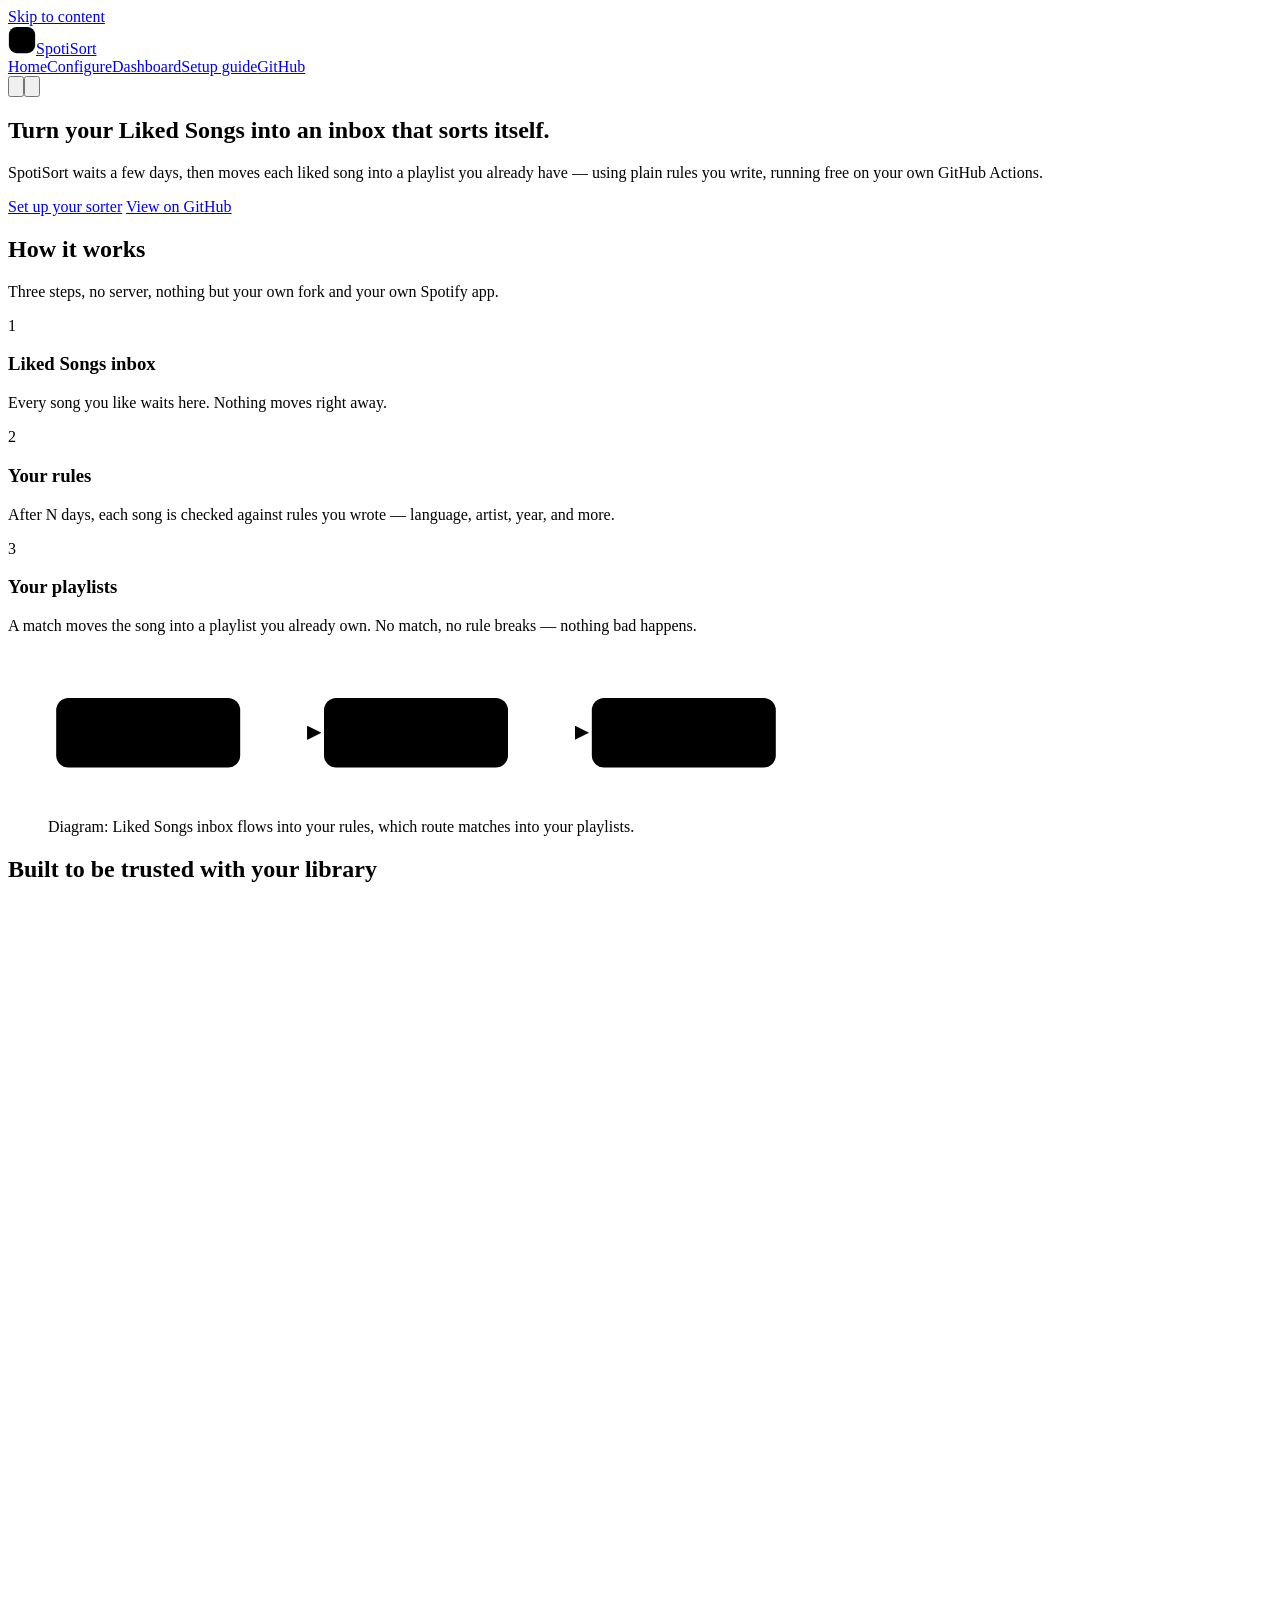
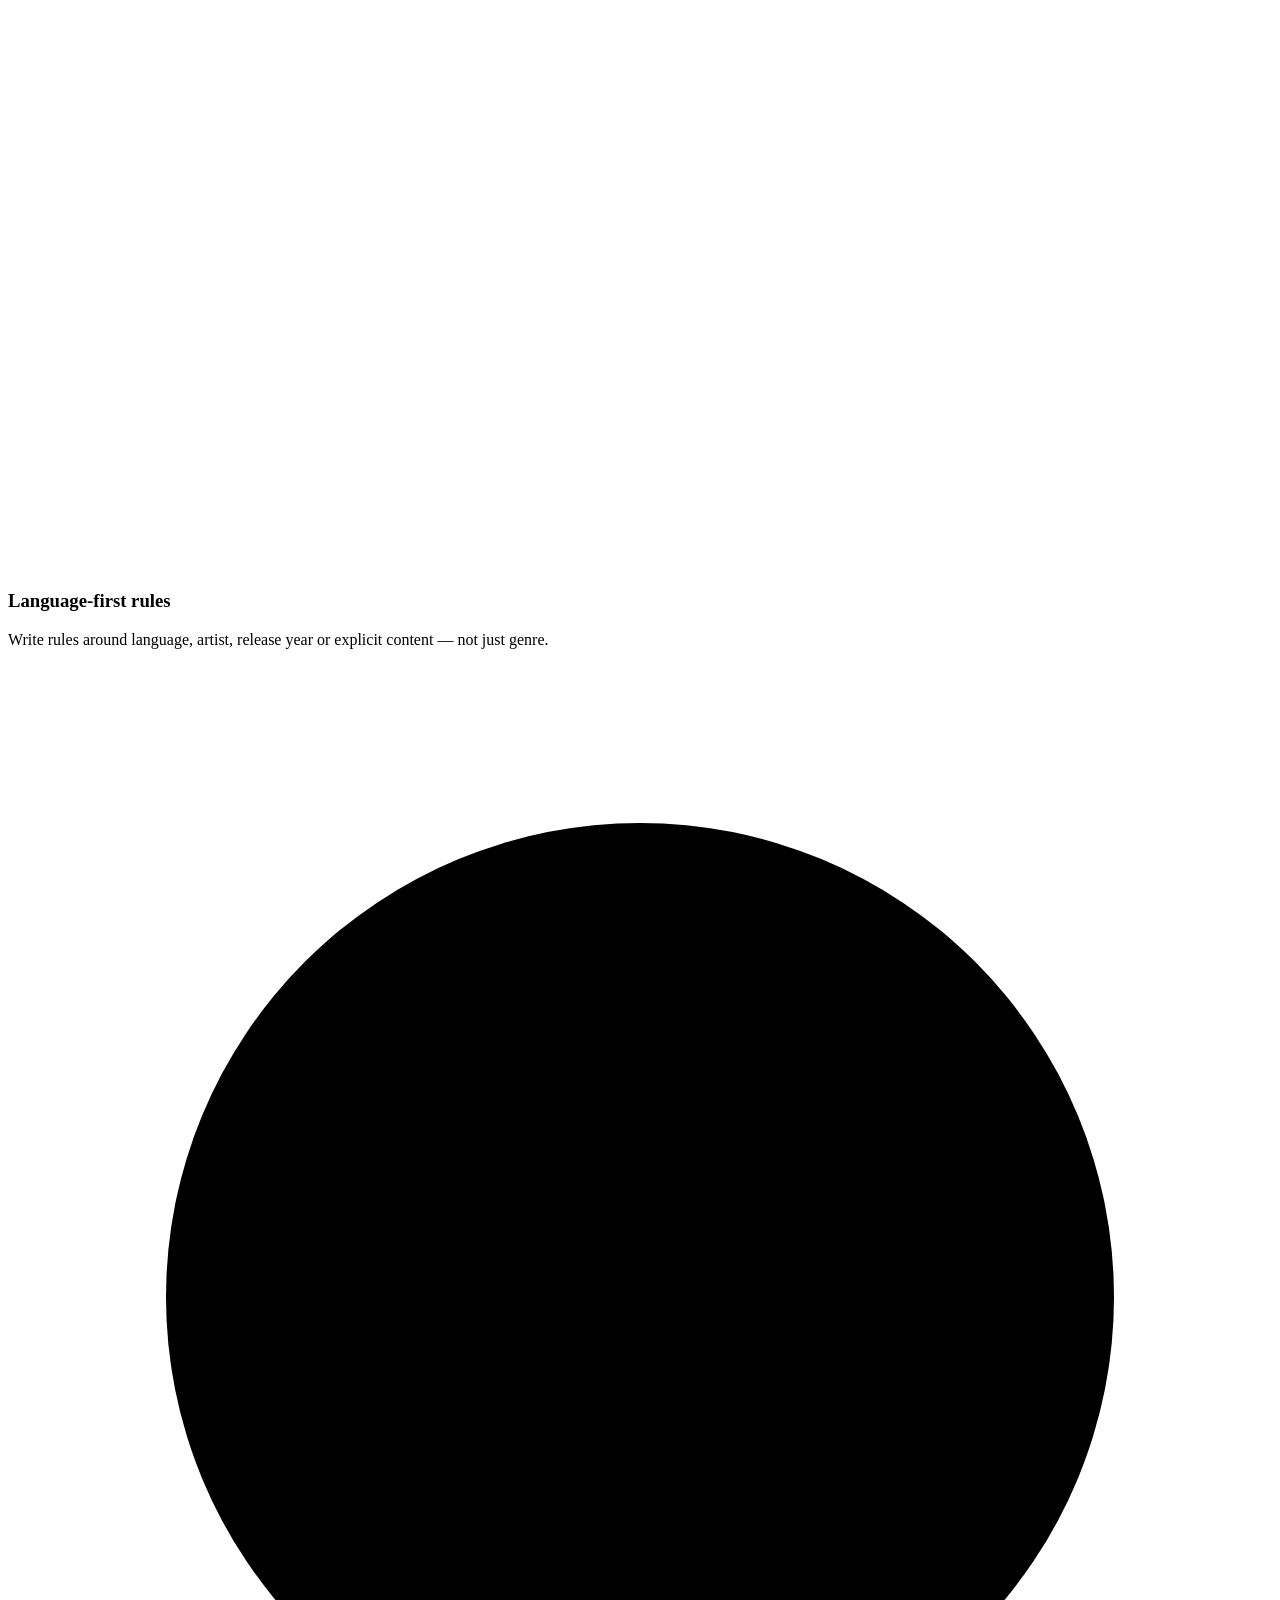
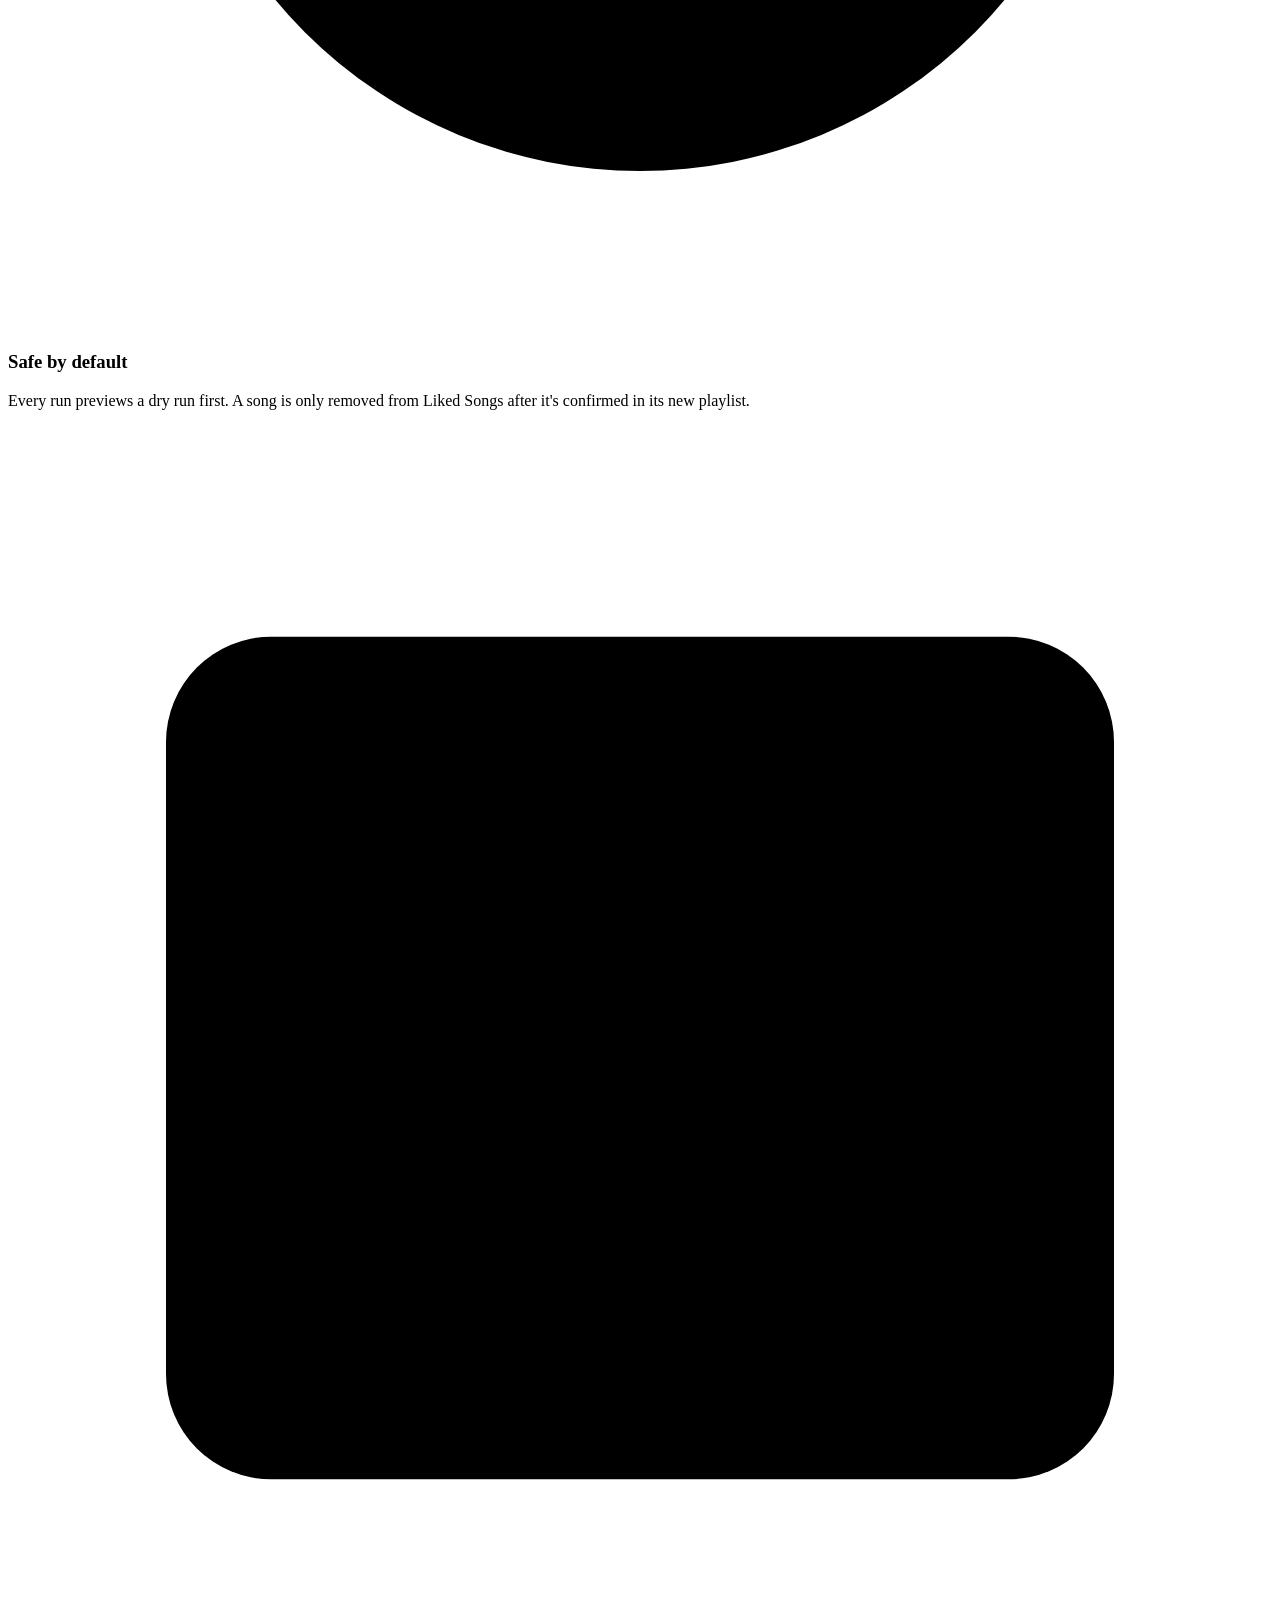
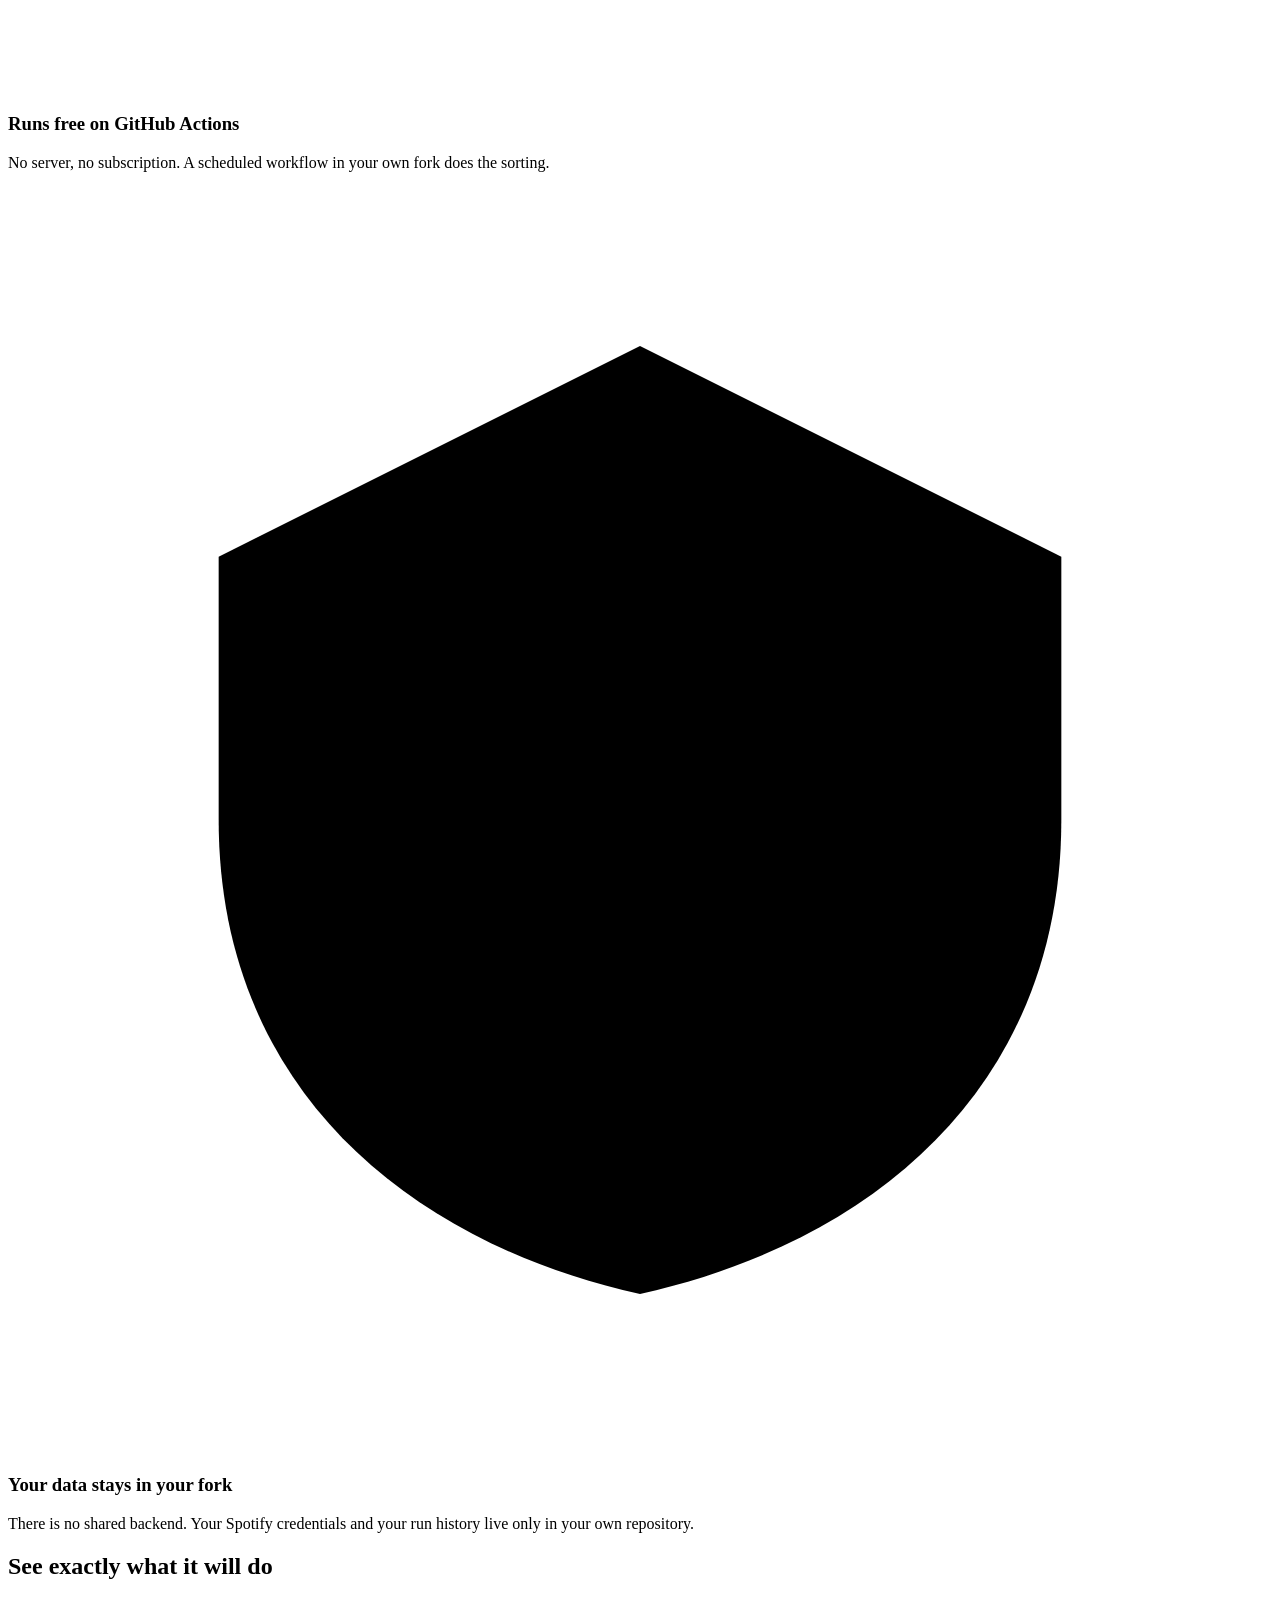
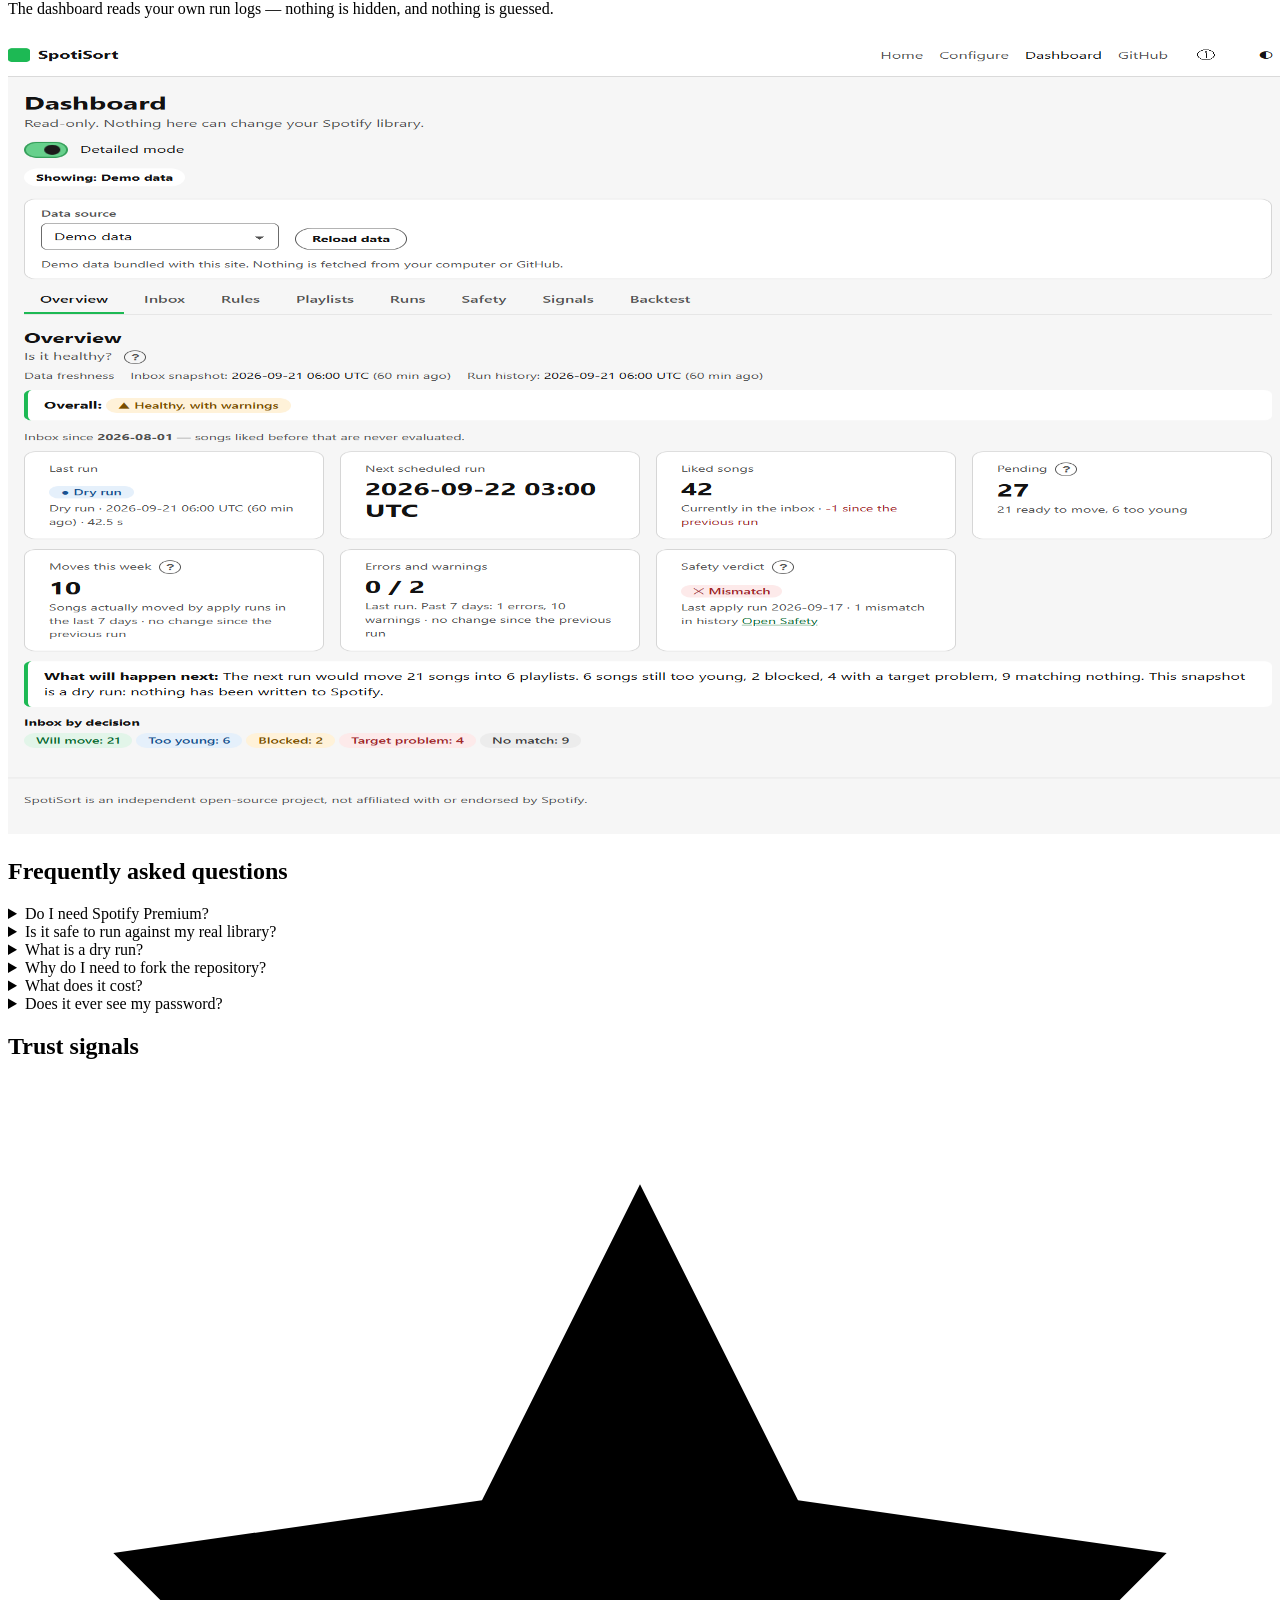
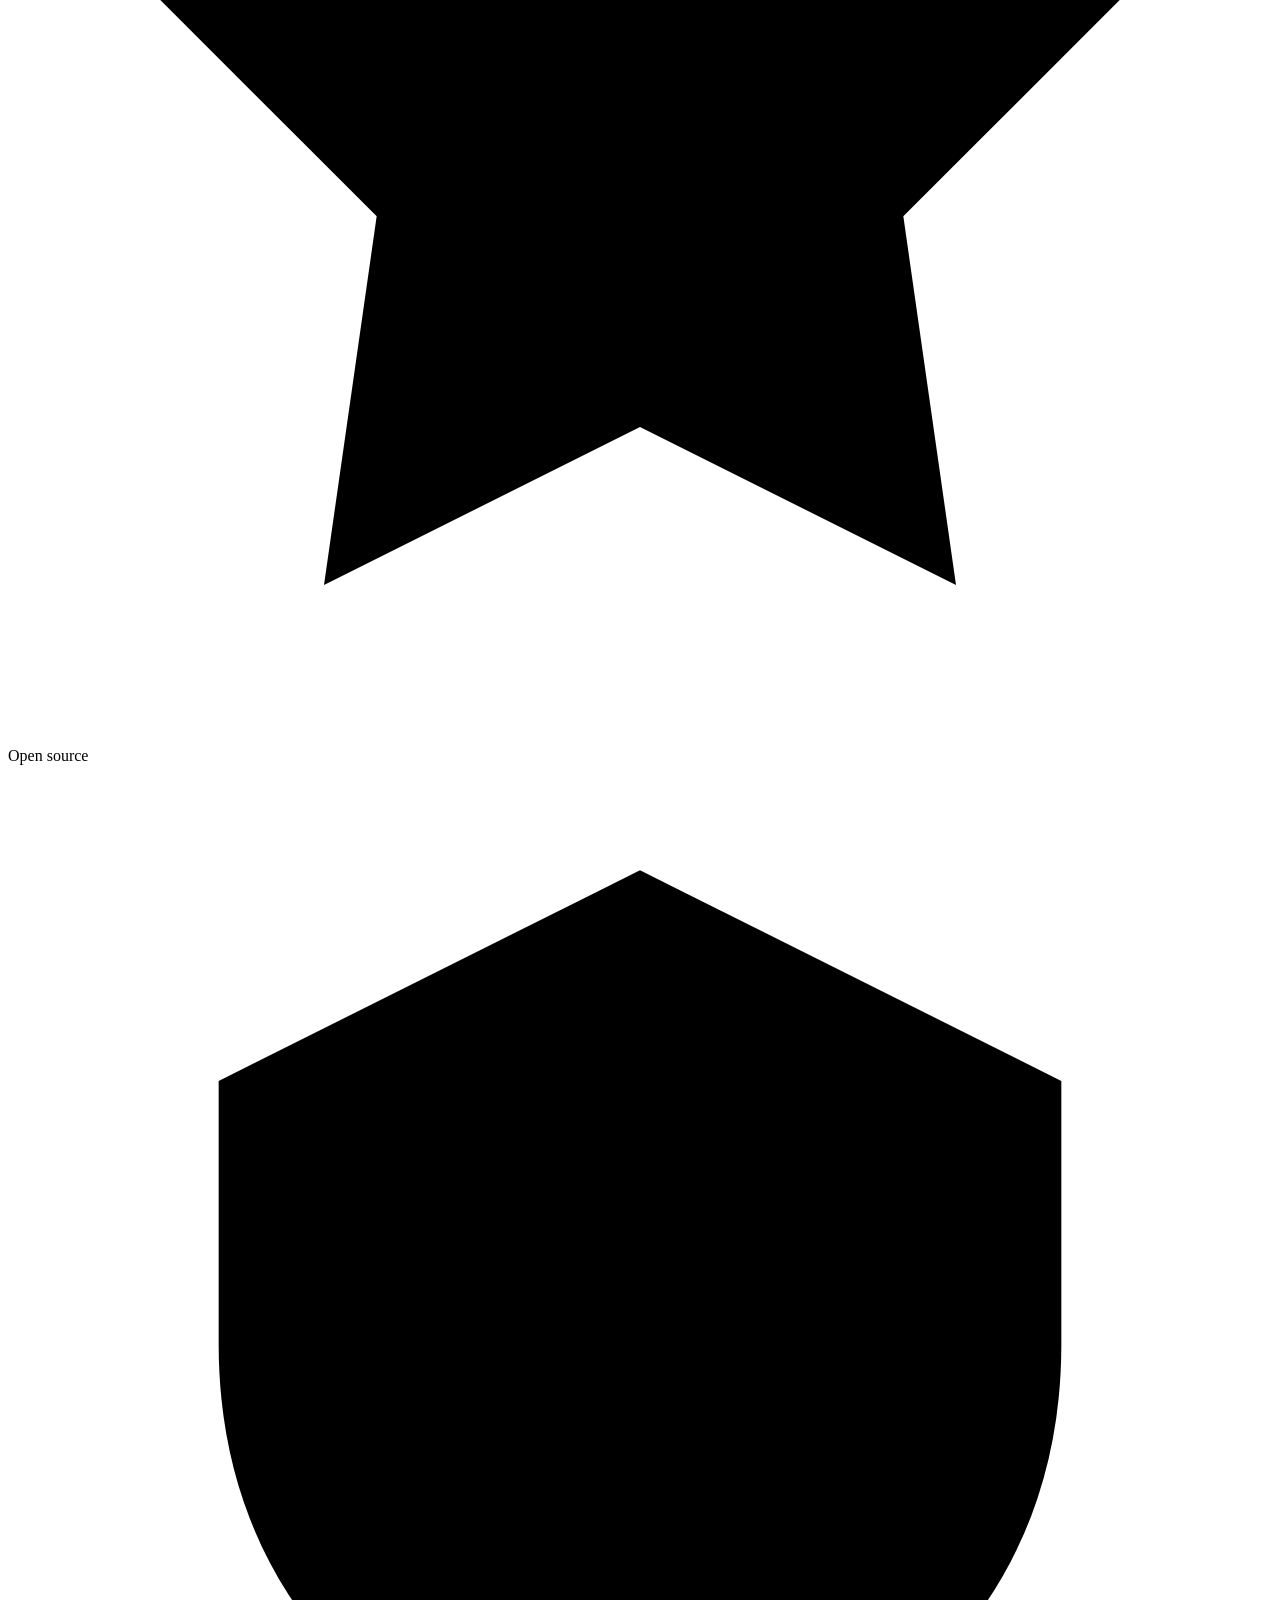
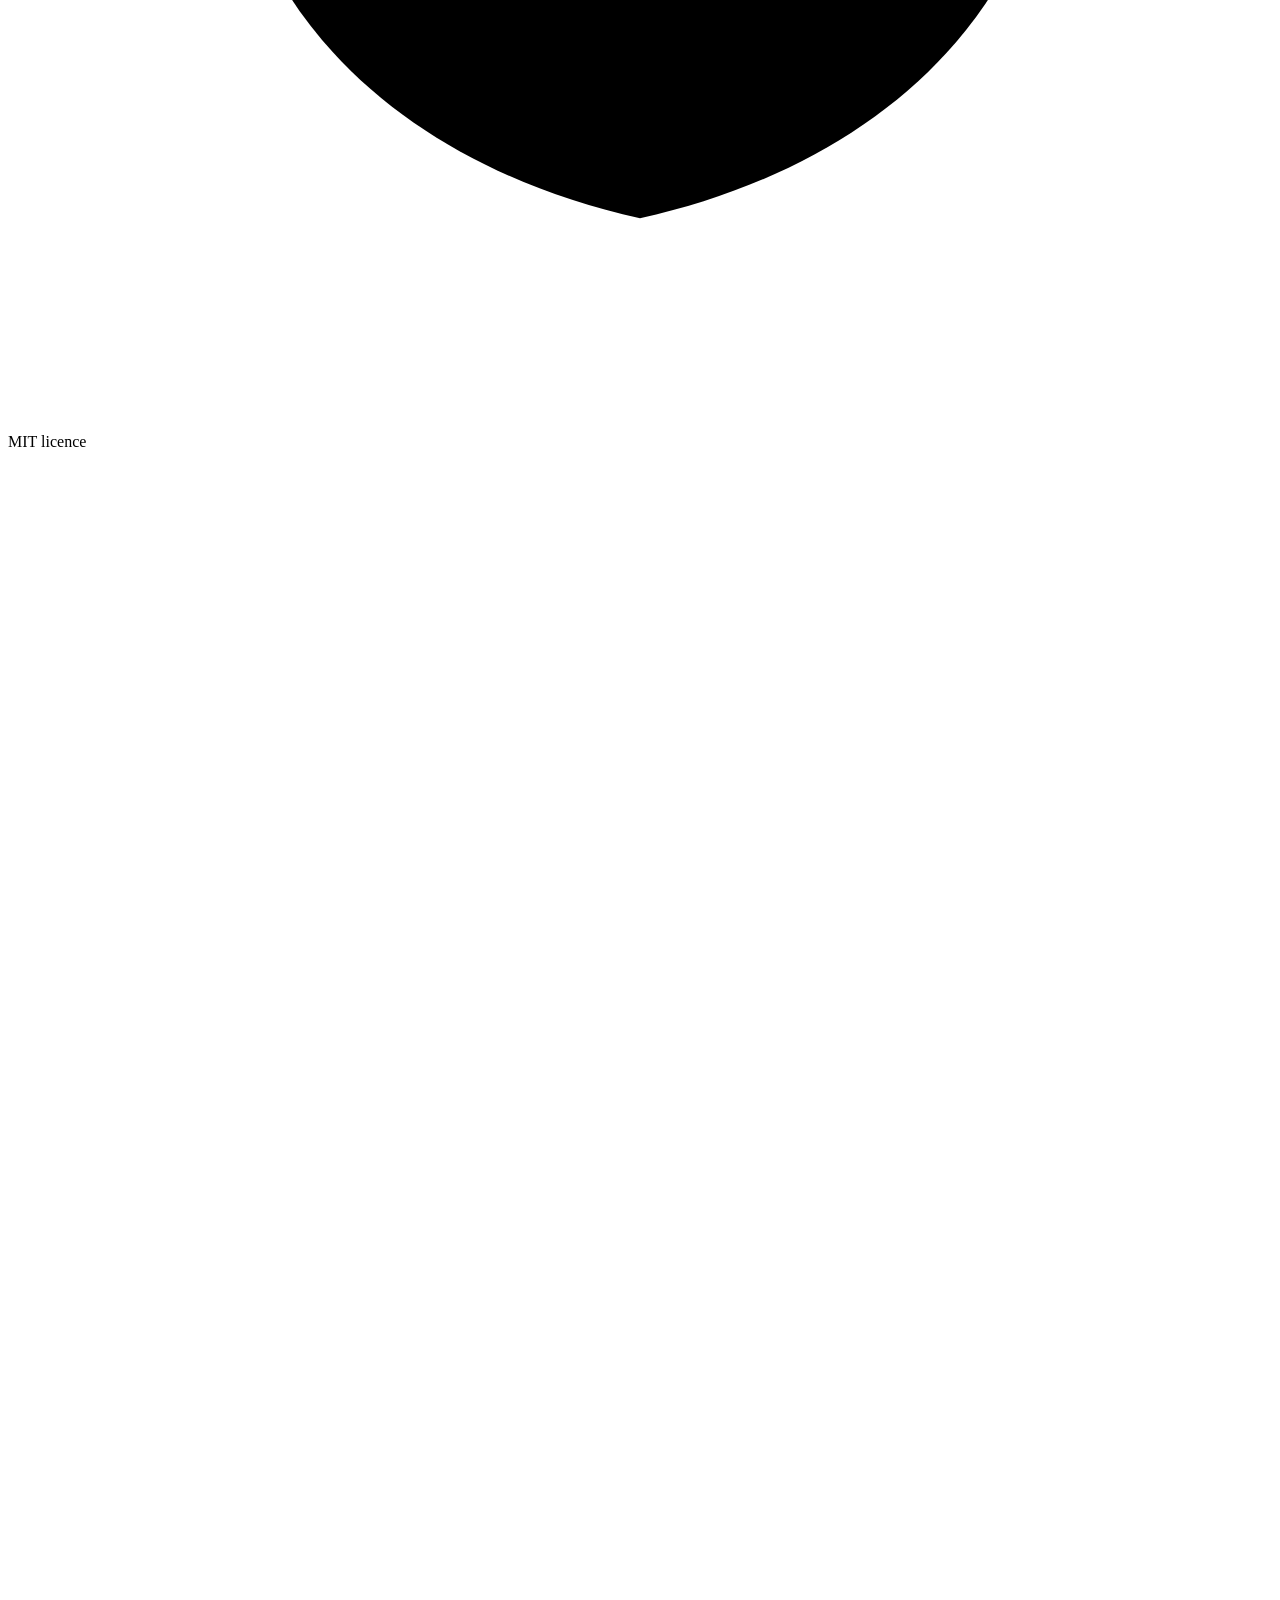
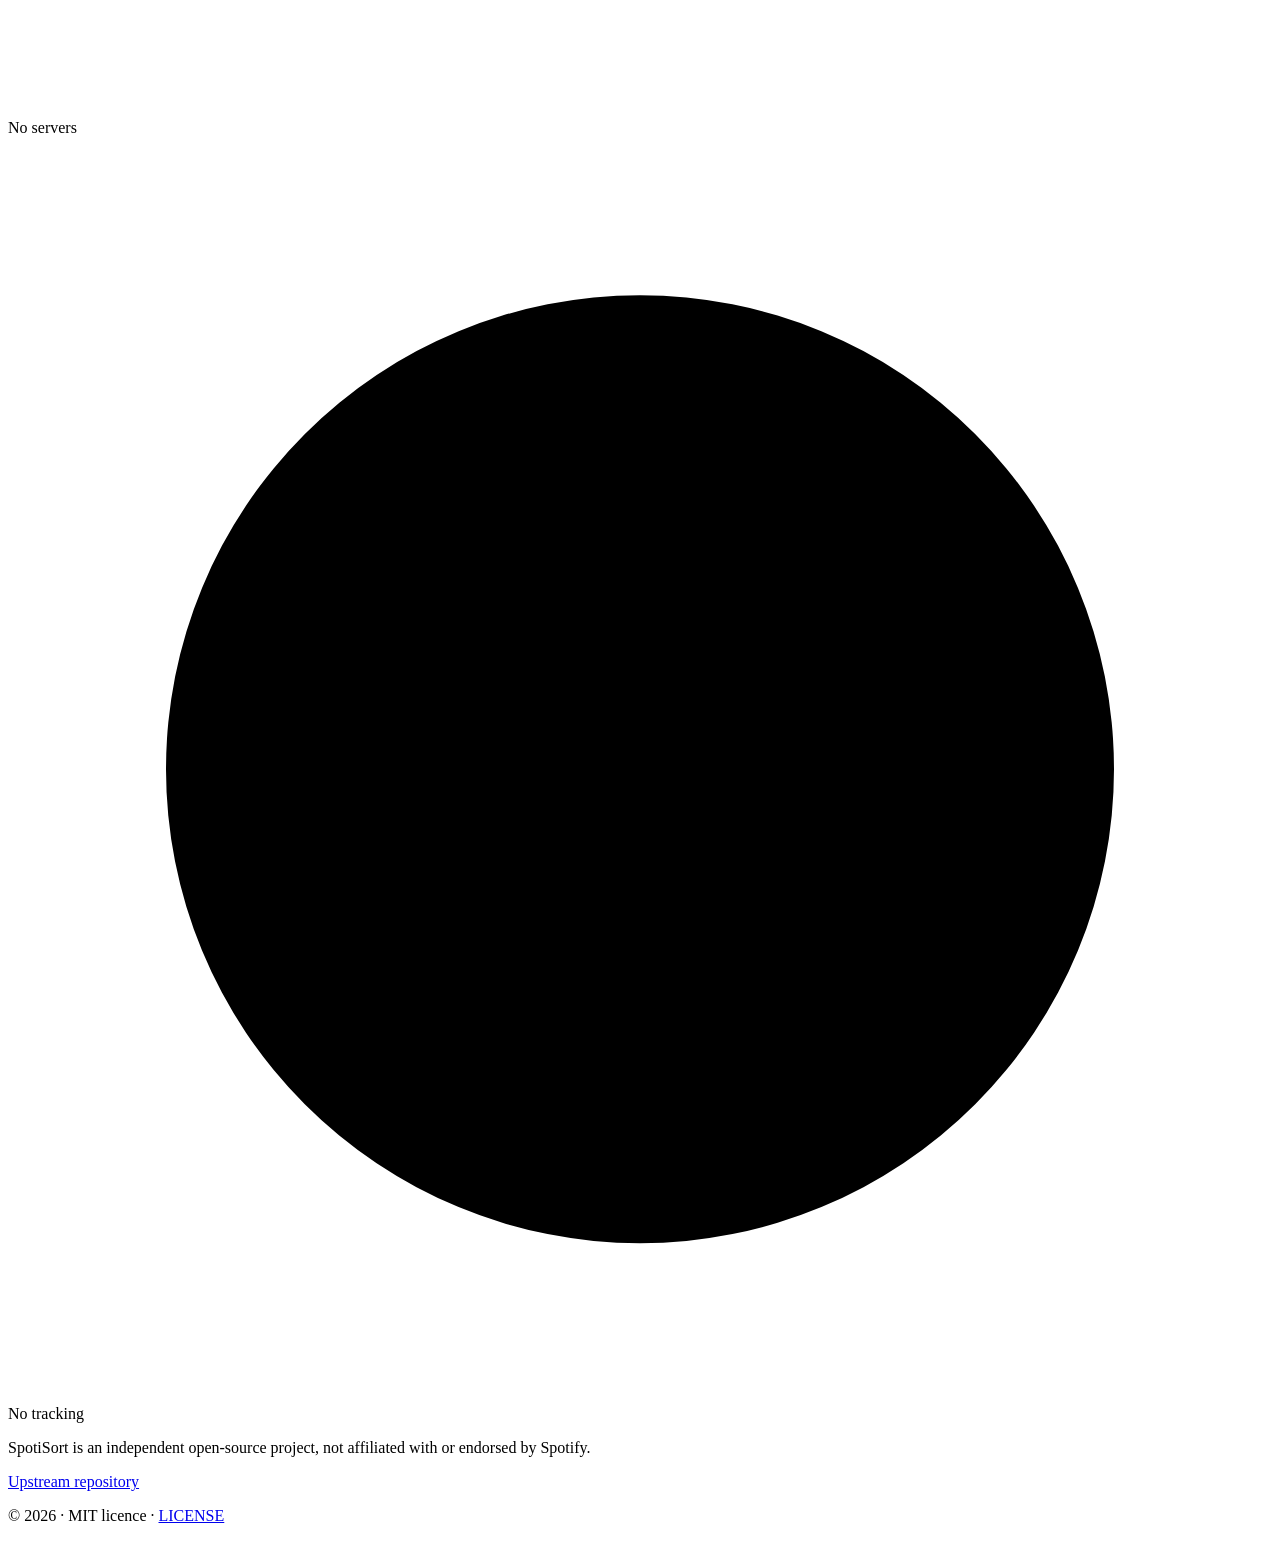
==== docs/index.html @ aa2232fb "Fix all P1 review findings, add inbox_since, hygiene pass (Master decisions 8) Decision 44 (fix firs" ====
<!DOCTYPE html>
<html lang="en">
<head>
<meta charset="utf-8" />
<script>try{var t=localStorage.getItem('spotisort-theme');if(t==='light'||t==='dark')document.documentElement.setAttribute('data-theme',t);}catch(e){}</script>
<meta name="viewport" content="width=device-width, initial-scale=1" />
<title>SpotiSort — sort your Liked Songs automatically</title>
<meta name="description" content="SpotiSort treats your Spotify Liked Songs as an inbox and moves older songs into playlists you already have, using rules you write. Free, open source, runs on your own GitHub Actions." />
<link rel="canonical" href="https://vishnu-drx.github.io/SpotiSort/" />
<meta property="og:type" content="website" />
<meta property="og:title" content="SpotiSort — sort your Liked Songs automatically" />
<meta property="og:description" content="Your Liked Songs are an inbox. SpotiSort sorts them into playlists you already have, on a schedule, for free." />
<meta property="og:image" content="assets/og.png" />
<meta property="og:url" content="https://vishnu-drx.github.io/SpotiSort/" />
<meta name="twitter:card" content="summary_large_image" />
<meta name="twitter:title" content="SpotiSort — sort your Liked Songs automatically" />
<meta name="twitter:description" content="Your Liked Songs are an inbox. SpotiSort sorts them into playlists you already have, on a schedule, for free." />
<meta name="twitter:image" content="assets/og.png" />
<meta name="theme-color" content="#121212" />
<link rel="manifest" href="manifest.webmanifest" />
<link rel="icon" href="assets/favicon.svg" type="image/svg+xml" />
<link rel="icon" type="image/png" sizes="32x32" href="icons/favicon-32.png" />
<link rel="apple-touch-icon" sizes="180x180" href="icons/icon-180.png" />
<link rel="stylesheet" href="assets/tokens.css" />
<link rel="stylesheet" href="assets/components.css" />
<link rel="stylesheet" href="assets/site.css" />
</head>
<body>
<div id="site-shell">
  <noscript>
    <p><a href="index.html">SpotiSort</a> ·
       <a href="builder/">Configure</a> ·
       <a href="dashboard/">Dashboard</a> ·
       <a href="setup/">Setup guide</a> ·
       <a href="https://github.com/Vishnu-DRX/SpotiSort">GitHub</a></p>
  </noscript>
</div>

<main id="main">
  <section class="hero container">
    <div class="hero-inner">
      <h1>Turn your Liked Songs into an inbox that sorts itself.</h1>
      <p class="hero-sub">SpotiSort waits a few days, then moves each liked song into a playlist you already have — using plain rules you write, running free on your own GitHub Actions.</p>
      <div class="hero-cta">
        <a class="btn btn-primary" href="setup/">Set up your sorter</a>
        <a class="btn btn-secondary" href="https://github.com/Vishnu-DRX/SpotiSort" rel="noopener">View on GitHub</a>
      </div>
    </div>
  </section>

  <section class="section container" aria-labelledby="how-heading">
    <div class="section-head">
      <h2 id="how-heading">How it works</h2>
      <p>Three steps, no server, nothing but your own fork and your own Spotify app.</p>
    </div>
    <div class="how-steps">
      <div class="how-step">
        <span class="how-step-num" aria-hidden="true">1</span>
        <h3>Liked Songs inbox</h3>
        <p class="muted">Every song you like waits here. Nothing moves right away.</p>
      </div>
      <div class="how-step">
        <span class="how-step-num" aria-hidden="true">2</span>
        <h3>Your rules</h3>
        <p class="muted">After N days, each song is checked against rules you wrote — language, artist, year, and more.</p>
      </div>
      <div class="how-step">
        <span class="how-step-num" aria-hidden="true">3</span>
        <h3>Your playlists</h3>
        <p class="muted">A match moves the song into a playlist you already own. No match, no rule breaks — nothing bad happens.</p>
      </div>
    </div>
    <figure class="stack center" style="margin-top: var(--space-6)">
      <svg viewBox="0 0 720 160" role="img" aria-labelledby="flow-title" style="max-width: 46rem; margin: 0 auto; width: 100%; height: auto;">
        <title id="flow-title">Liked Songs inbox flows through rules into your playlists</title>
        <defs>
          <marker id="arrow" viewBox="0 0 10 10" refX="9" refY="5" markerWidth="7" markerHeight="7" orient="auto-start-reverse">
            <path d="M0 0L10 5L0 10z" fill="var(--color-text-secondary)" />
          </marker>
        </defs>
        <g font-family="var(--font-sans)" font-size="15" fill="var(--color-text)">
          <rect x="8" y="46" width="180" height="68" rx="12" fill="var(--color-surface)" stroke="var(--color-border)" />
          <text x="98" y="72" text-anchor="middle" font-weight="700">Liked Songs</text>
          <text x="98" y="94" text-anchor="middle" fill="var(--color-text-secondary)" font-size="13">the inbox</text>

          <line x1="192" y1="80" x2="266" y2="80" stroke="var(--color-text-secondary)" stroke-width="2" marker-end="url(#arrow)" />

          <rect x="270" y="46" width="180" height="68" rx="12" fill="var(--color-surface)" stroke="var(--color-border)" />
          <text x="360" y="72" text-anchor="middle" font-weight="700">Your rules</text>
          <text x="360" y="94" text-anchor="middle" fill="var(--color-text-secondary)" font-size="13">first match wins</text>

          <line x1="454" y1="80" x2="528" y2="80" stroke="var(--color-text-secondary)" stroke-width="2" marker-end="url(#arrow)" />

          <rect x="532" y="46" width="180" height="68" rx="12" fill="var(--color-elevated)" stroke="var(--color-accent)" stroke-width="2" />
          <text x="622" y="72" text-anchor="middle" font-weight="700" fill="var(--color-accent-text)">Your playlists</text>
          <text x="622" y="94" text-anchor="middle" fill="var(--color-text-secondary)" font-size="13">already yours</text>
        </g>
      </svg>
      <figcaption class="sr-only">Diagram: Liked Songs inbox flows into your rules, which route matches into your playlists.</figcaption>
    </figure>
  </section>

  <section class="section container" aria-labelledby="features-heading">
    <div class="section-head">
      <h2 id="features-heading">Built to be trusted with your library</h2>
    </div>
    <div class="feature-grid">
      <div class="card feature-card">
        <svg class="icon" viewBox="0 0 24 24" aria-hidden="true"><path d="M4 5h16M4 12h10M4 19h6" /></svg>
        <h3>Language-first rules</h3>
        <p class="muted small">Write rules around language, artist, release year or explicit content — not just genre.</p>
      </div>
      <div class="card feature-card">
        <svg class="icon" viewBox="0 0 24 24" aria-hidden="true"><path d="M9 12l2 2 4-4" /><circle cx="12" cy="12" r="9" /></svg>
        <h3>Safe by default</h3>
        <p class="muted small">Every run previews a dry run first. A song is only removed from Liked Songs after it's confirmed in its new playlist.</p>
      </div>
      <div class="card feature-card">
        <svg class="icon" viewBox="0 0 24 24" aria-hidden="true"><rect x="3" y="4" width="18" height="16" rx="2" /><path d="M3 9h18" /></svg>
        <h3>Runs free on GitHub Actions</h3>
        <p class="muted small">No server, no subscription. A scheduled workflow in your own fork does the sorting.</p>
      </div>
      <div class="card feature-card">
        <svg class="icon" viewBox="0 0 24 24" aria-hidden="true"><path d="M12 3l8 4v5c0 5-3.5 8-8 9-4.5-1-8-4-8-9V7z" /></svg>
        <h3>Your data stays in your fork</h3>
        <p class="muted small">There is no shared backend. Your Spotify credentials and your run history live only in your own repository.</p>
      </div>
    </div>
  </section>

  <section class="section container" aria-labelledby="dashboard-heading">
    <div class="section-head">
      <h2 id="dashboard-heading">See exactly what it will do</h2>
      <p>The dashboard reads your own run logs — nothing is hidden, and nothing is guessed.</p>
    </div>
    <div class="device-frame">
      <div class="device-frame-bar" aria-hidden="true"><span class="device-frame-dot"></span><span class="device-frame-dot"></span><span class="device-frame-dot"></span></div>
      <img src="screenshots/dashboard-overview-1280.png" alt="SpotiSort dashboard overview showing last run status, pending songs, moves this week, and a safety verdict." width="1280" height="800" loading="lazy" />
    </div>
  </section>

  <section class="section container" aria-labelledby="faq-heading">
    <div class="section-head">
      <h2 id="faq-heading">Frequently asked questions</h2>
    </div>
    <div class="faq-list stack-sm">
      <details class="disclosure">
        <summary>Do I need Spotify Premium?</summary>
        <p>Yes. As of February 2026, Spotify requires Premium to create the developer app SpotiSort needs. This can't be checked automatically — it's a prerequisite, not a paywall on our side.</p>
      </details>
      <details class="disclosure">
        <summary>Is it safe to run against my real library?</summary>
        <p>Yes, by design. Nothing is removed from Liked Songs until it has been added to its target playlist and that add has been verified. Every removal is journaled first, so it can be restored. Dry runs never write anything.</p>
      </details>
      <details class="disclosure">
        <summary>What is a dry run?</summary>
        <p>A preview. SpotiSort fetches your library, evaluates every rule, and writes down exactly what it would move — without calling any endpoint that changes your account. You review it on the dashboard before ever going live.</p>
      </details>
      <details class="disclosure">
        <summary>Why do I need to fork the repository?</summary>
        <p>SpotiSort has no shared server. Each fork runs its own scheduled job against its own Spotify developer app and its own GitHub Actions secrets — nobody but you ever holds a token that can write to your account.</p>
      </details>
      <details class="disclosure">
        <summary>What does it cost?</summary>
        <p>Nothing beyond Spotify Premium. GitHub Actions and Pages are free for public repositories at this scale.</p>
      </details>
      <details class="disclosure">
        <summary>Does it ever see my password?</summary>
        <p>No. Login goes through Spotify's own OAuth screen. SpotiSort only ever holds a refresh token, stored as a GitHub Actions secret in your own fork, never in this website.</p>
      </details>
    </div>
  </section>

  <section class="section container" aria-labelledby="trust-heading">
    <h2 id="trust-heading" class="sr-only">Trust signals</h2>
    <div class="trust-bar">
      <span class="trust-bar-item"><svg class="icon" viewBox="0 0 24 24" aria-hidden="true"><path d="M12 2l3 6 7 1-5 5 1 7-6-3-6 3 1-7-5-5 7-1z" /></svg>Open source</span>
      <span class="trust-bar-item"><svg class="icon" viewBox="0 0 24 24" aria-hidden="true"><path d="M12 2l8 4v5c0 5-3.5 8-8 9-4.5-1-8-4-8-9V6z" /></svg>MIT licence</span>
      <span class="trust-bar-item"><svg class="icon" viewBox="0 0 24 24" aria-hidden="true"><path d="M4 20V10M12 20V4M20 20v-7" /></svg>No servers</span>
      <span class="trust-bar-item"><svg class="icon" viewBox="0 0 24 24" aria-hidden="true"><path d="M3 12a9 9 0 1018 0 9 9 0 00-18 0z" /><path d="M3 12h18" /></svg>No tracking</span>
    </div>
  </section>
</main>

<script src="assets/ui.js" defer></script>
<script src="assets/shell.js" defer data-active="home"></script>
<script src="app.js" defer></script>
</body>
</html>
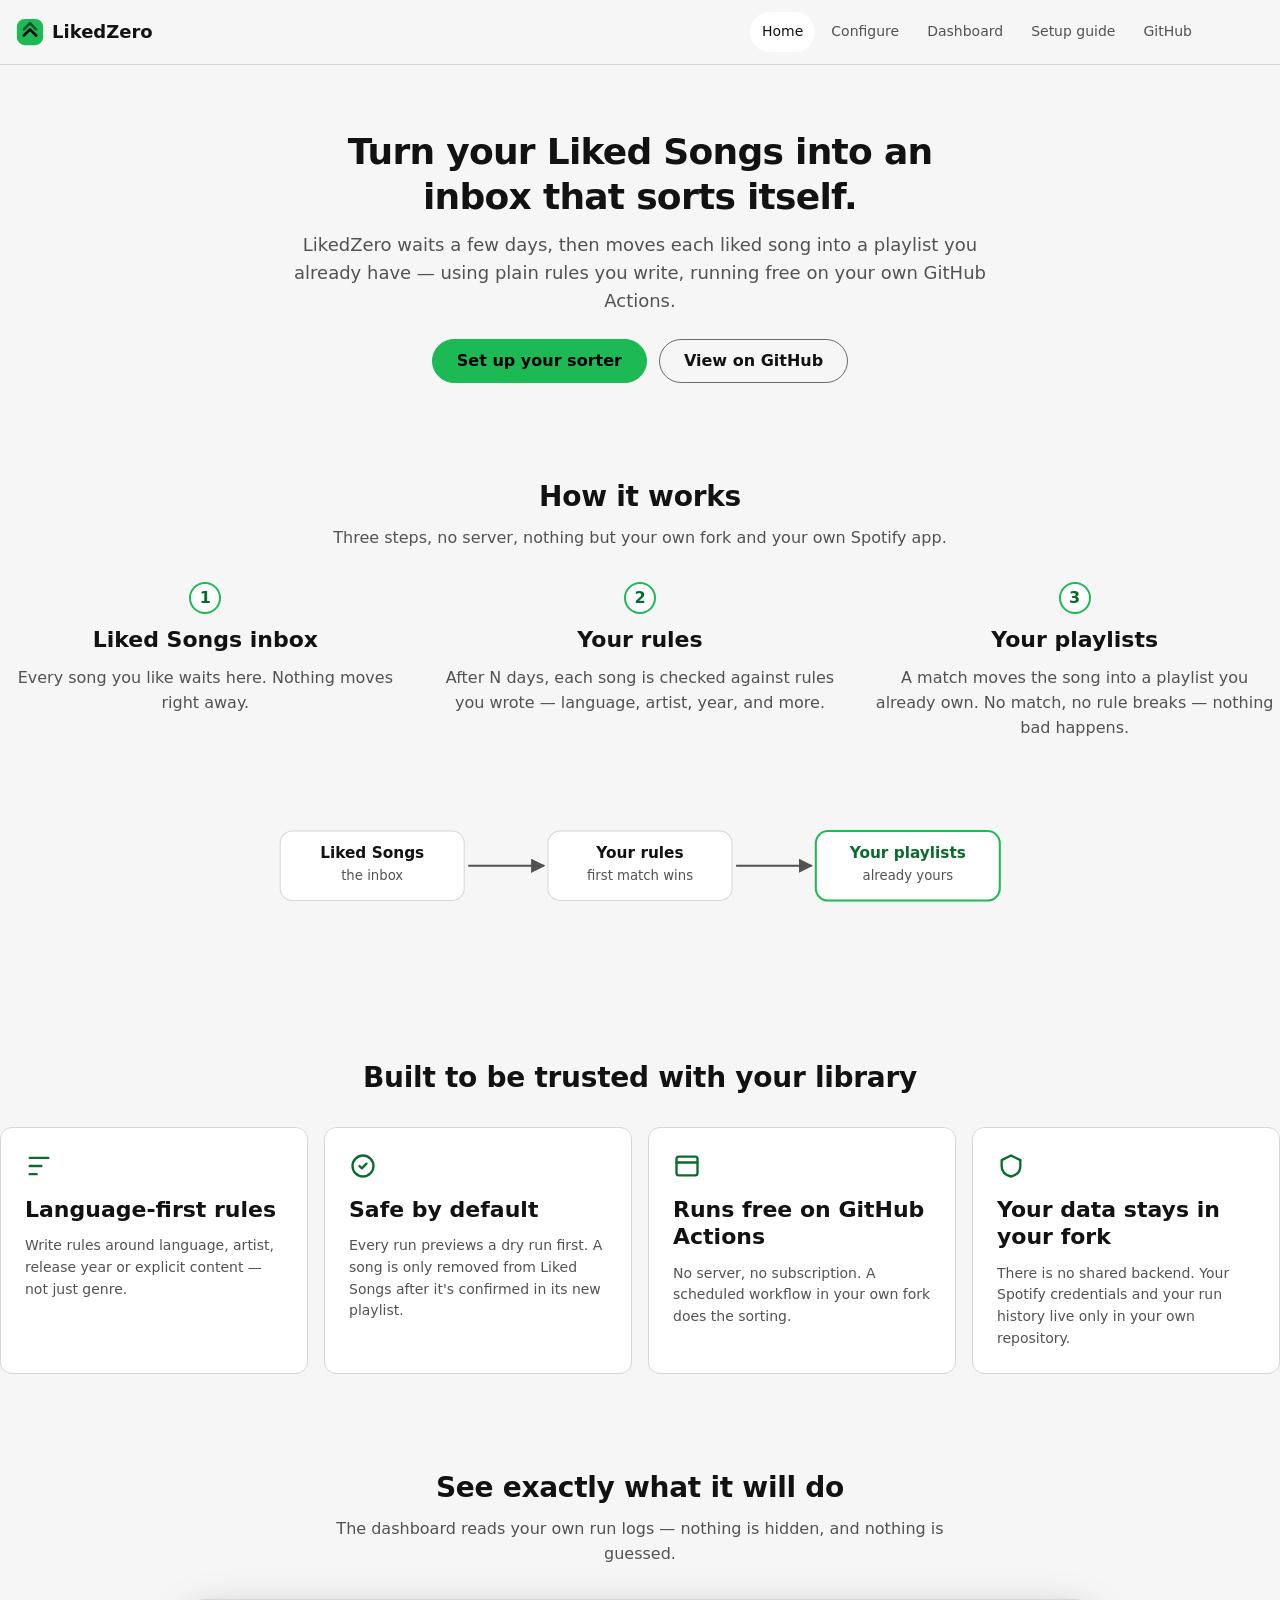
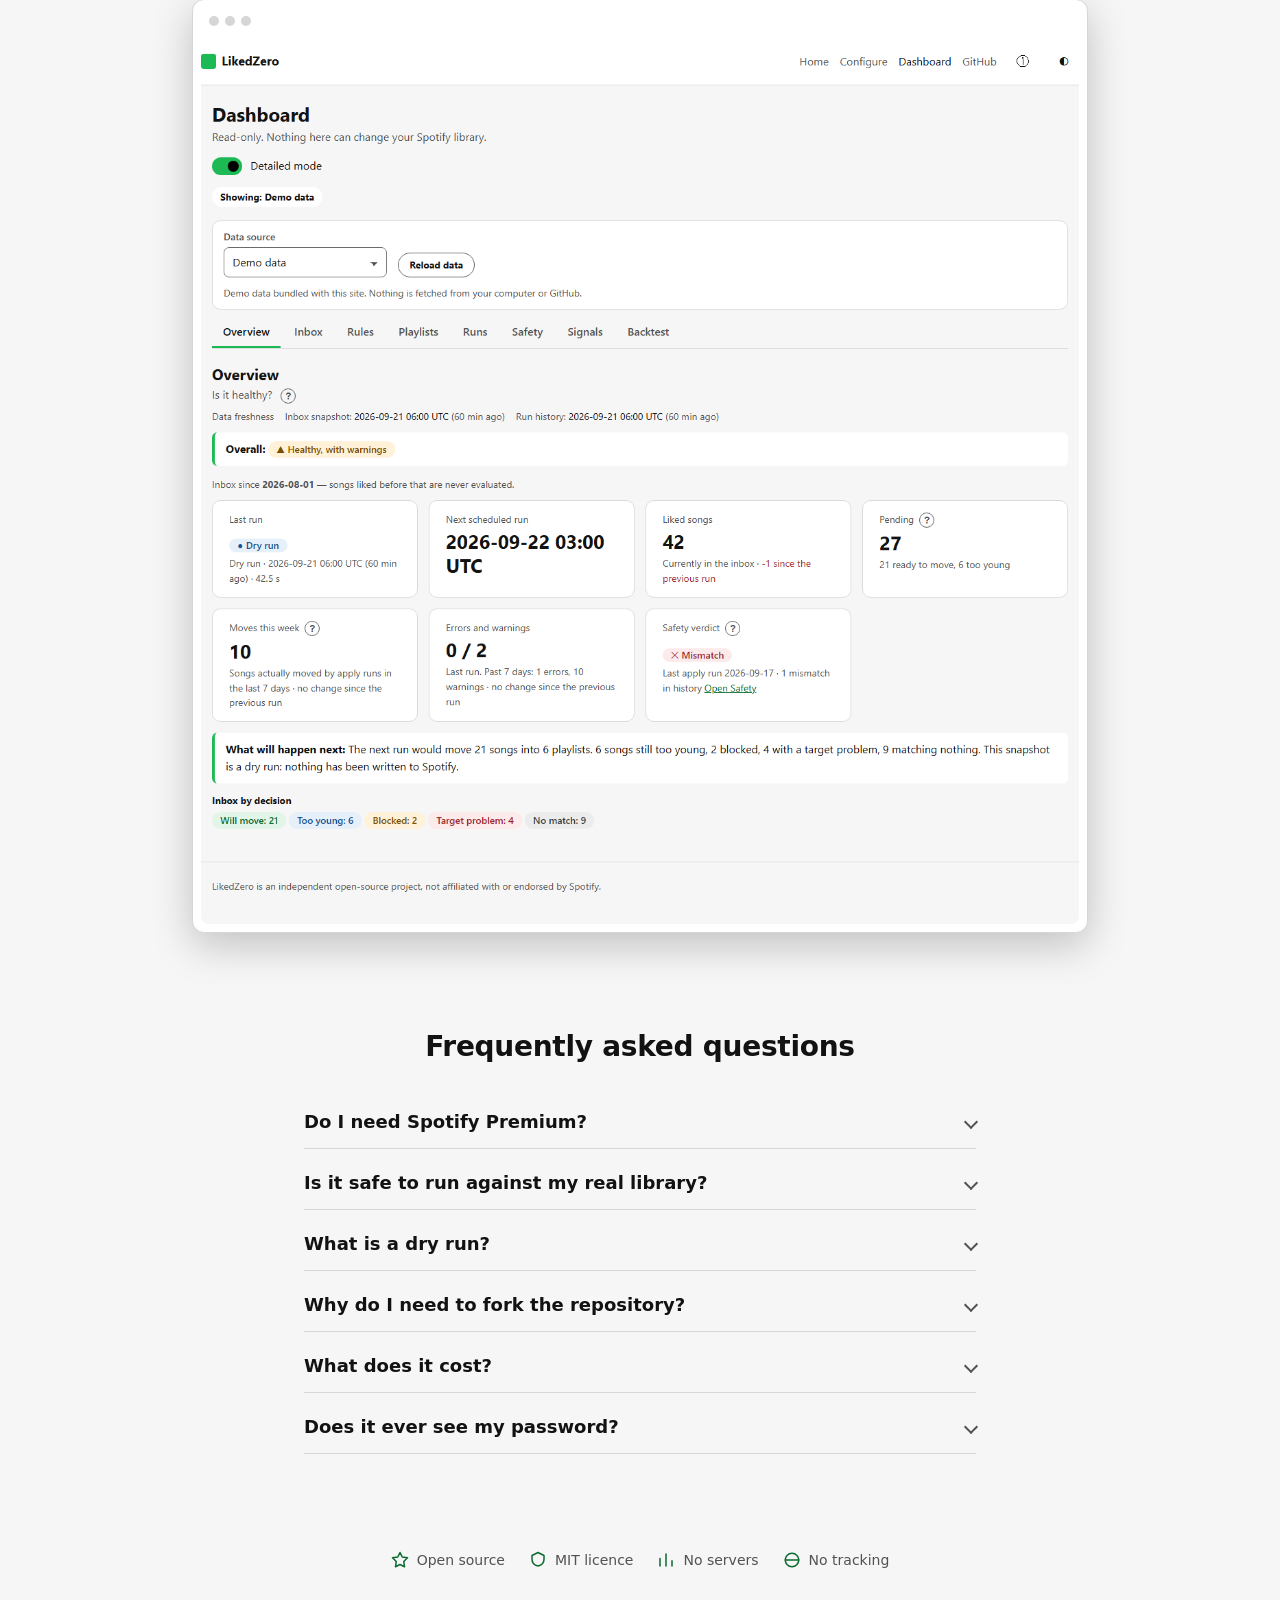
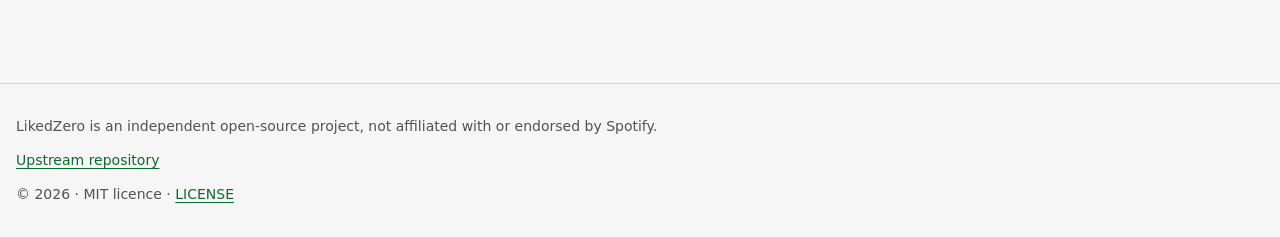
==== commit 9aec9a90: "Rename LikedZero branding across the docs/ Pages site Blanket case-preserving replace of every Spoti" ====
--- a/docs/index.html
+++ b/docs/index.html
@@ -2,19 +2,19 @@
 <html lang="en">
 <head>
 <meta charset="utf-8" />
-<script>try{var t=localStorage.getItem('spotisort-theme');if(t==='light'||t==='dark')document.documentElement.setAttribute('data-theme',t);}catch(e){}</script>
+<script>try{var t=localStorage.getItem('likedzero-theme');if(t==='light'||t==='dark')document.documentElement.setAttribute('data-theme',t);}catch(e){}</script>
 <meta name="viewport" content="width=device-width, initial-scale=1" />
-<title>SpotiSort — sort your Liked Songs automatically</title>
-<meta name="description" content="SpotiSort treats your Spotify Liked Songs as an inbox and moves older songs into playlists you already have, using rules you write. Free, open source, runs on your own GitHub Actions." />
-<link rel="canonical" href="https://vishnu-drx.github.io/SpotiSort/" />
+<title>LikedZero — sort your Liked Songs automatically</title>
+<meta name="description" content="LikedZero treats your Spotify Liked Songs as an inbox and moves older songs into playlists you already have, using rules you write. Free, open source, runs on your own GitHub Actions." />
+<link rel="canonical" href="https://vishnu-drx.github.io/LikedZero/" />
 <meta property="og:type" content="website" />
-<meta property="og:title" content="SpotiSort — sort your Liked Songs automatically" />
-<meta property="og:description" content="Your Liked Songs are an inbox. SpotiSort sorts them into playlists you already have, on a schedule, for free." />
+<meta property="og:title" content="LikedZero — sort your Liked Songs automatically" />
+<meta property="og:description" content="Your Liked Songs are an inbox. LikedZero sorts them into playlists you already have, on a schedule, for free." />
 <meta property="og:image" content="assets/og.png" />
-<meta property="og:url" content="https://vishnu-drx.github.io/SpotiSort/" />
+<meta property="og:url" content="https://vishnu-drx.github.io/LikedZero/" />
 <meta name="twitter:card" content="summary_large_image" />
-<meta name="twitter:title" content="SpotiSort — sort your Liked Songs automatically" />
-<meta name="twitter:description" content="Your Liked Songs are an inbox. SpotiSort sorts them into playlists you already have, on a schedule, for free." />
+<meta name="twitter:title" content="LikedZero — sort your Liked Songs automatically" />
+<meta name="twitter:description" content="Your Liked Songs are an inbox. LikedZero sorts them into playlists you already have, on a schedule, for free." />
 <meta name="twitter:image" content="assets/og.png" />
 <meta name="theme-color" content="#121212" />
 <link rel="manifest" href="manifest.webmanifest" />
@@ -28,11 +28,11 @@
 <body>
 <div id="site-shell">
   <noscript>
-    <p><a href="index.html">SpotiSort</a> ·
+    <p><a href="index.html">LikedZero</a> ·
        <a href="builder/">Configure</a> ·
        <a href="dashboard/">Dashboard</a> ·
        <a href="setup/">Setup guide</a> ·
-       <a href="https://github.com/Vishnu-DRX/SpotiSort">GitHub</a></p>
+       <a href="https://github.com/Vishnu-DRX/LikedZero">GitHub</a></p>
   </noscript>
 </div>
 
@@ -40,10 +40,10 @@
   <section class="hero container">
     <div class="hero-inner">
       <h1>Turn your Liked Songs into an inbox that sorts itself.</h1>
-      <p class="hero-sub">SpotiSort waits a few days, then moves each liked song into a playlist you already have — using plain rules you write, running free on your own GitHub Actions.</p>
+      <p class="hero-sub">LikedZero waits a few days, then moves each liked song into a playlist you already have — using plain rules you write, running free on your own GitHub Actions.</p>
       <div class="hero-cta">
         <a class="btn btn-primary" href="setup/">Set up your sorter</a>
-        <a class="btn btn-secondary" href="https://github.com/Vishnu-DRX/SpotiSort" rel="noopener">View on GitHub</a>
+        <a class="btn btn-secondary" href="https://github.com/Vishnu-DRX/LikedZero" rel="noopener">View on GitHub</a>
       </div>
     </div>
   </section>
@@ -135,7 +135,7 @@
     </div>
     <div class="device-frame">
       <div class="device-frame-bar" aria-hidden="true"><span class="device-frame-dot"></span><span class="device-frame-dot"></span><span class="device-frame-dot"></span></div>
-      <img src="screenshots/dashboard-overview-1280.png" alt="SpotiSort dashboard overview showing last run status, pending songs, moves this week, and a safety verdict." width="1280" height="800" loading="lazy" />
+      <img src="screenshots/dashboard-overview-1280.png" alt="LikedZero dashboard overview showing last run status, pending songs, moves this week, and a safety verdict." width="1280" height="800" loading="lazy" />
     </div>
   </section>
 
@@ -146,7 +146,7 @@
     <div class="faq-list stack-sm">
       <details class="disclosure">
         <summary>Do I need Spotify Premium?</summary>
-        <p>Yes. As of February 2026, Spotify requires Premium to create the developer app SpotiSort needs. This can't be checked automatically — it's a prerequisite, not a paywall on our side.</p>
+        <p>Yes. As of February 2026, Spotify requires Premium to create the developer app LikedZero needs. This can't be checked automatically — it's a prerequisite, not a paywall on our side.</p>
       </details>
       <details class="disclosure">
         <summary>Is it safe to run against my real library?</summary>
@@ -154,11 +154,11 @@
       </details>
       <details class="disclosure">
         <summary>What is a dry run?</summary>
-        <p>A preview. SpotiSort fetches your library, evaluates every rule, and writes down exactly what it would move — without calling any endpoint that changes your account. You review it on the dashboard before ever going live.</p>
+        <p>A preview. LikedZero fetches your library, evaluates every rule, and writes down exactly what it would move — without calling any endpoint that changes your account. You review it on the dashboard before ever going live.</p>
       </details>
       <details class="disclosure">
         <summary>Why do I need to fork the repository?</summary>
-        <p>SpotiSort has no shared server. Each fork runs its own scheduled job against its own Spotify developer app and its own GitHub Actions secrets — nobody but you ever holds a token that can write to your account.</p>
+        <p>LikedZero has no shared server. Each fork runs its own scheduled job against its own Spotify developer app and its own GitHub Actions secrets — nobody but you ever holds a token that can write to your account.</p>
       </details>
       <details class="disclosure">
         <summary>What does it cost?</summary>
@@ -166,7 +166,7 @@
       </details>
       <details class="disclosure">
         <summary>Does it ever see my password?</summary>
-        <p>No. Login goes through Spotify's own OAuth screen. SpotiSort only ever holds a refresh token, stored as a GitHub Actions secret in your own fork, never in this website.</p>
+        <p>No. Login goes through Spotify's own OAuth screen. LikedZero only ever holds a refresh token, stored as a GitHub Actions secret in your own fork, never in this website.</p>
       </details>
     </div>
   </section>
--- a/docs/assets/tokens.css
+++ b/docs/assets/tokens.css
@@ -0,0 +1,165 @@
+/* LikedZero design tokens (Master decision 22). The single source of truth for colour, type, space, radius,
+   shadow and motion. Dark is the default; light follows prefers-color-scheme; [data-theme="dark|light"] on <html>
+   overrides both. Pages consume these variables only, never raw colours.
+   Note on contrast: --color-muted (#7A7A7A) is 4.4:1 on the dark background, so it is for icons, dividers and
+   disabled states only. Any text that carries meaning uses --color-text-secondary or stronger. */
+
+:root,
+:root[data-theme="dark"] {
+  color-scheme: dark;
+  --color-bg: #121212;
+  --color-surface: #181818;
+  --color-elevated: #282828;
+  --color-hover: #2a2a2a;
+  --color-border: #333333;
+  --color-text: #ffffff;
+  --color-text-secondary: #b3b3b3;
+  --color-muted: #7a7a7a;
+  --color-accent: #1db954;
+  --color-accent-hover: #1ed760;
+  --color-accent-pressed: #169c46;
+  --color-on-accent: #000000;
+  --color-accent-text: #1db954;   /* green used as text/icon on the page background */
+  --color-focus: #1db954;
+  --color-danger: #e5484d;
+  --color-warning: #f5a623;
+  --color-info: #3e8ede;
+  /* tinted status surfaces + the text colour that is legible on them */
+  --color-success-bg: #10301d;  --color-success-text: #4ade80;
+  --color-danger-bg: #3b1a1c;   --color-danger-text: #ff8a8e;
+  --color-warning-bg: #3a2c0b;  --color-warning-text: #f5b84d;
+  --color-info-bg: #14283f;     --color-info-text: #85bbf2;
+  --color-neutral-bg: #262626;  --color-neutral-text: #d0d0d0;
+  --color-scrim: rgba(0, 0, 0, 0.6);
+  --color-selection: rgba(29, 185, 84, 0.35);
+  --scrollbar-thumb: #1db954;
+  --scrollbar-track: #202020;
+  --shadow-sm: 0 1px 2px rgba(0, 0, 0, 0.5);
+  --shadow-md: 0 4px 16px rgba(0, 0, 0, 0.5);
+  --shadow-lg: 0 12px 40px rgba(0, 0, 0, 0.65);
+}
+
+@media (prefers-color-scheme: light) {
+  :root:not([data-theme="dark"]) {
+    color-scheme: light;
+    --color-bg: #f6f6f6;
+    --color-surface: #ffffff;
+    --color-elevated: #ffffff;
+    --color-hover: #ececec;
+    --color-border: #d6d6d6;
+    --color-text: #121212;
+    --color-text-secondary: #525252;
+    --color-muted: #6b6b6b;
+    --color-accent: #1db954;
+    --color-accent-hover: #1ed760;
+    --color-accent-pressed: #169c46;
+    --color-on-accent: #000000;
+    --color-accent-text: #0b6b2e;
+    --color-focus: #0b6b2e;
+    --color-danger: #d13438;
+    --color-warning: #d68a00;
+    --color-info: #2b7bd0;
+    --color-success-bg: #e2f5e9;  --color-success-text: #0b6b2e;
+    --color-danger-bg: #fdeaea;   --color-danger-text: #a4262a;
+    --color-warning-bg: #fff2d9;  --color-warning-text: #7a4e00;
+    --color-info-bg: #e5f0fb;     --color-info-text: #1a5192;
+    --color-neutral-bg: #ececec;  --color-neutral-text: #3d3d3d;
+    --color-scrim: rgba(0, 0, 0, 0.4);
+    --color-selection: rgba(29, 185, 84, 0.3);
+    --scrollbar-thumb: #169c46;
+    --scrollbar-track: #e6e6e6;
+    --shadow-sm: 0 1px 2px rgba(0, 0, 0, 0.12);
+    --shadow-md: 0 4px 16px rgba(0, 0, 0, 0.14);
+    --shadow-lg: 0 12px 40px rgba(0, 0, 0, 0.22);
+  }
+}
+
+:root[data-theme="light"] {
+  color-scheme: light;
+  --color-bg: #f6f6f6;
+  --color-surface: #ffffff;
+  --color-elevated: #ffffff;
+  --color-hover: #ececec;
+  --color-border: #d6d6d6;
+  --color-text: #121212;
+  --color-text-secondary: #525252;
+  --color-muted: #6b6b6b;
+  --color-accent: #1db954;
+  --color-accent-hover: #1ed760;
+  --color-accent-pressed: #169c46;
+  --color-on-accent: #000000;
+  --color-accent-text: #0b6b2e;
+  --color-focus: #0b6b2e;
+  --color-danger: #d13438;
+  --color-warning: #d68a00;
+  --color-info: #2b7bd0;
+  --color-success-bg: #e2f5e9;  --color-success-text: #0b6b2e;
+  --color-danger-bg: #fdeaea;   --color-danger-text: #a4262a;
+  --color-warning-bg: #fff2d9;  --color-warning-text: #7a4e00;
+  --color-info-bg: #e5f0fb;     --color-info-text: #1a5192;
+  --color-neutral-bg: #ececec;  --color-neutral-text: #3d3d3d;
+  --color-scrim: rgba(0, 0, 0, 0.4);
+  --color-selection: rgba(29, 185, 84, 0.3);
+  --scrollbar-thumb: #169c46;
+  --scrollbar-track: #e6e6e6;
+  --shadow-sm: 0 1px 2px rgba(0, 0, 0, 0.12);
+  --shadow-md: 0 4px 16px rgba(0, 0, 0, 0.14);
+  --shadow-lg: 0 12px 40px rgba(0, 0, 0, 0.22);
+}
+
+/* theme-independent scales */
+:root {
+  --font-sans: system-ui, -apple-system, "Segoe UI", Roboto, "Helvetica Neue", Arial, sans-serif;
+  --font-mono: ui-monospace, SFMono-Regular, Menlo, Consolas, monospace;
+  --text-xs: 0.75rem;
+  --text-sm: 0.875rem;
+  --text-md: 1rem;
+  --text-lg: 1.125rem;
+  --text-xl: 1.375rem;
+  --text-2xl: 1.75rem;
+  --text-3xl: 2.25rem;
+  --leading-tight: 1.25;
+  --leading-body: 1.55;
+  --weight-regular: 400;
+  --weight-medium: 500;
+  --weight-bold: 700;
+  --space-1: 4px;
+  --space-2: 8px;
+  --space-3: 12px;
+  --space-4: 16px;
+  --space-5: 24px;
+  --space-6: 32px;
+  --space-7: 48px;
+  --space-8: 64px;
+  --radius-sm: 4px;
+  --radius-md: 8px;
+  --radius-lg: 12px;
+  --radius-pill: 999px;
+  --focus-ring-width: 2px;
+  --focus-ring-offset: 2px;
+  --motion-fast: 120ms;
+  --motion-base: 200ms;
+  --motion-slow: 320ms;
+  --motion-ease: cubic-bezier(0.2, 0, 0, 1);
+  --touch-target: 44px;
+  --content-max: 80rem;
+  --header-h: 64px;
+  --z-header: 50;
+  --z-overlay: 200;
+  --z-toast: 300;
+  --z-tip: 400;
+}
+
+@media (prefers-reduced-motion: reduce) {
+  :root { --motion-fast: 0ms; --motion-base: 0ms; --motion-slow: 0ms; }
+  * { scroll-behavior: auto !important; }
+}
+
+/* native control styling shared by every page */
+html { accent-color: var(--color-accent); -webkit-text-size-adjust: 100%; }
+::selection { background: var(--color-selection); color: var(--color-text); }
+:focus-visible { outline: var(--focus-ring-width) solid var(--color-focus); outline-offset: var(--focus-ring-offset); }
+* { scrollbar-width: thin; scrollbar-color: var(--scrollbar-thumb) var(--scrollbar-track); }
+::-webkit-scrollbar { width: 10px; height: 10px; }
+::-webkit-scrollbar-track { background: var(--scrollbar-track); }
+::-webkit-scrollbar-thumb { background: var(--scrollbar-thumb); border-radius: var(--radius-pill); border: 2px solid var(--scrollbar-track); }
--- a/docs/assets/components.css
+++ b/docs/assets/components.css
@@ -0,0 +1,259 @@
+/* LikedZero component library (Master decision 23). Consumes ONLY tokens.css variables. API: see COMPONENTS.md.
+   Sections: base, utilities, buttons, forms, cards, tabs, overlays, toasts, tooltip/popover, badges, table,
+   feedback (empty/skeleton/banner/stepper), code, disclosure, meter. */
+
+/* ------------------------------------------------------------ base */
+*, *::before, *::after { box-sizing: border-box; }
+html { background: var(--color-bg); overflow-x: hidden; }
+body { margin: 0; background: var(--color-bg); color: var(--color-text); font: var(--text-md)/var(--leading-body) var(--font-sans); overflow-wrap: break-word; overflow-x: clip; }
+body.ui-locked { overflow: hidden; }
+h1, h2, h3, h4 { line-height: var(--leading-tight); margin: 0 0 var(--space-3); font-weight: var(--weight-bold); }
+h1 { font-size: var(--text-3xl); letter-spacing: -0.02em; }
+h2 { font-size: var(--text-2xl); letter-spacing: -0.01em; }
+h3 { font-size: var(--text-xl); }
+h4 { font-size: var(--text-lg); }
+p { margin: 0 0 var(--space-3); }
+a { color: var(--color-accent-text); text-underline-offset: 3px; }
+a:hover { color: var(--color-accent-hover); }
+:root[data-theme="light"] a:hover { color: var(--color-accent-pressed); }
+@media (prefers-color-scheme: light) { :root:not([data-theme="dark"]) a:hover { color: var(--color-accent-pressed); } }
+code, kbd, samp { font: 0.9em var(--font-mono); }
+:not(pre) > code { background: var(--color-elevated); padding: 1px 6px; border-radius: var(--radius-sm); overflow-wrap: anywhere; }
+kbd { background: var(--color-elevated); border: 1px solid var(--color-border); border-bottom-width: 2px; border-radius: var(--radius-sm); padding: 0 6px; }
+hr { border: 0; border-top: 1px solid var(--color-border); margin: var(--space-5) 0; }
+img, svg { max-width: 100%; }
+[hidden] { display: none !important; }
+::placeholder { color: var(--color-text-secondary); opacity: 1; }
+input[type="range"] { accent-color: var(--color-accent); }
+
+/* ------------------------------------------------------------ utilities */
+.sr-only { position: absolute; width: 1px; height: 1px; margin: -1px; overflow: hidden; clip: rect(0 0 0 0); white-space: nowrap; border: 0; padding: 0; }
+.muted { color: var(--color-text-secondary); }
+.small { font-size: var(--text-sm); }
+.tabular, .num { font-variant-numeric: tabular-nums; }
+.stack { display: flex; flex-direction: column; gap: var(--space-4); }
+.stack-sm { display: flex; flex-direction: column; gap: var(--space-2); }
+.cluster { display: flex; flex-wrap: wrap; align-items: center; gap: var(--space-3); }
+.container { width: 100%; max-width: var(--content-max); margin: 0 auto; padding: 0 var(--space-4); }
+.icon { width: 1.25em; height: 1.25em; flex: none; fill: none; stroke: currentColor; stroke-width: 2; stroke-linecap: round; stroke-linejoin: round; }
+
+/* ------------------------------------------------------------ buttons */
+.btn { --btn-bg: transparent; --btn-fg: var(--color-text); --btn-bd: var(--color-muted);
+  display: inline-flex; align-items: center; justify-content: center; gap: var(--space-2); position: relative;
+  min-height: var(--touch-target); padding: 0 var(--space-5); font: var(--weight-bold) var(--text-md)/1 var(--font-sans);
+  color: var(--btn-fg); background: var(--btn-bg); border: 1px solid var(--btn-bd); border-radius: var(--radius-pill);
+  cursor: pointer; text-decoration: none; white-space: nowrap; user-select: none; -webkit-tap-highlight-color: transparent;
+  transition: background var(--motion-fast) var(--motion-ease), transform var(--motion-fast) var(--motion-ease), border-color var(--motion-fast); }
+.btn:hover { --btn-bd: var(--color-text); color: var(--btn-fg); }
+.btn:active { transform: scale(0.98); }
+.btn-primary { --btn-bg: var(--color-accent); --btn-fg: var(--color-on-accent); --btn-bd: var(--color-accent); }
+.btn-primary:hover { --btn-bg: var(--color-accent-hover); --btn-bd: var(--color-accent-hover); color: var(--color-on-accent); transform: scale(1.02); }
+.btn-primary:active { --btn-bg: var(--color-accent-pressed); --btn-bd: var(--color-accent-pressed); transform: scale(0.98); }
+.btn-secondary { --btn-bg: transparent; }
+.btn-ghost { --btn-bd: transparent; }
+.btn-ghost:hover { --btn-bd: transparent; background: var(--color-hover); }
+.btn-danger { --btn-bg: var(--color-danger-bg); --btn-fg: var(--color-danger-text); --btn-bd: var(--color-danger); }
+.btn-danger:hover { --btn-bd: var(--color-danger-text); color: var(--color-danger-text); }
+.btn-sm { min-height: 32px; padding: 0 var(--space-3); font-size: var(--text-sm); }
+.btn-icon { width: var(--touch-target); padding: 0; --btn-bd: transparent; border-radius: 50%; }
+.btn-icon:hover { --btn-bd: transparent; background: var(--color-hover); }
+.btn-icon.btn-sm { width: 32px; }
+.btn:disabled, .btn[aria-disabled="true"] { opacity: 0.45; cursor: not-allowed; transform: none; pointer-events: none; }
+.btn.is-loading, .btn[aria-busy="true"] { color: transparent; pointer-events: none; }
+.btn.is-loading::after, .btn[aria-busy="true"]::after { content: ""; position: absolute; width: 1.1em; height: 1.1em; border-radius: 50%;
+  border: 2px solid var(--btn-fg); border-right-color: transparent; animation: ui-spin 0.8s linear infinite; }
+.btn.is-loading > *, .btn[aria-busy="true"] > * { visibility: hidden; }
+.btn.is-loading::after { border-color: var(--color-text); border-right-color: transparent; }
+.btn-primary.is-loading::after { border-color: var(--color-on-accent); border-right-color: transparent; }
+@keyframes ui-spin { to { transform: rotate(360deg); } }
+@media (prefers-reduced-motion: reduce) { .btn.is-loading::after, .btn[aria-busy="true"]::after { animation-duration: 3s; } }
+
+/* ------------------------------------------------------------ forms */
+.field { display: flex; flex-direction: column; gap: var(--space-1); min-width: 0; }
+.label { font-size: var(--text-sm); font-weight: var(--weight-medium); color: var(--color-text); display: inline-flex; align-items: center; gap: var(--space-2); }
+.hint { font-size: var(--text-sm); color: var(--color-text-secondary); }
+.error-msg { font-size: var(--text-sm); color: var(--color-danger-text); }
+.input, .select, .textarea, .tags { width: 100%; min-height: var(--touch-target); padding: 0 var(--space-3); font: var(--text-md)/1.4 var(--font-sans);
+  color: var(--color-text); background: var(--color-bg); border: 1px solid var(--color-muted); border-radius: var(--radius-md);
+  transition: border-color var(--motion-fast), box-shadow var(--motion-fast); }
+.card .input, .card .select, .card .textarea, .card .tags, .drawer .input, .dialog .input { background: var(--color-bg); }
+.textarea { padding: var(--space-3); min-height: 6rem; resize: vertical; }
+.input:hover, .select:hover, .textarea:hover, .tags:hover { border-color: var(--color-text-secondary); }
+.input:focus-visible, .select:focus-visible, .textarea:focus-visible, .tags:focus-within { border-color: var(--color-focus); outline: var(--focus-ring-width) solid var(--color-focus); outline-offset: 1px; }
+.input[aria-invalid="true"], .select[aria-invalid="true"], .textarea[aria-invalid="true"], .tags[aria-invalid="true"] { border-color: var(--color-danger); }
+.input:disabled, .select:disabled, .textarea:disabled { opacity: 0.5; cursor: not-allowed; }
+.select { appearance: none; -webkit-appearance: none; padding-right: 2.5rem; cursor: pointer;
+  background-image: linear-gradient(45deg, transparent 50%, var(--color-text-secondary) 50%), linear-gradient(135deg, var(--color-text-secondary) 50%, transparent 50%);
+  background-position: calc(100% - 20px) 50%, calc(100% - 14px) 50%; background-size: 6px 6px; background-repeat: no-repeat; }
+.select option { background: var(--color-elevated); color: var(--color-text); }
+input[type="number"].input { font-variant-numeric: tabular-nums; }
+input[type="number"].input::-webkit-inner-spin-button, input[type="number"].input::-webkit-outer-spin-button { opacity: 0.6; height: 28px; }
+input[type="file"].input { padding: 6px var(--space-3); line-height: 30px; cursor: pointer; }
+input[type="file"]::file-selector-button { font: var(--weight-bold) var(--text-sm) var(--font-sans); color: var(--color-text); background: transparent;
+  border: 1px solid var(--color-muted); border-radius: var(--radius-pill); padding: 0 var(--space-4); height: 30px; margin-right: var(--space-3); cursor: pointer; }
+input[type="file"]::file-selector-button:hover { border-color: var(--color-text); background: var(--color-hover); }
+
+.check-row { display: inline-flex; align-items: flex-start; gap: var(--space-3); cursor: pointer; min-height: 28px; padding: var(--space-1) 0; }
+.check-row.is-disabled, .check-row:has(input:disabled) { opacity: 0.5; cursor: not-allowed; }
+input.check, input.radio { appearance: none; -webkit-appearance: none; flex: none; width: 20px; height: 20px; margin: 2px 0 0; display: inline-grid; place-content: center;
+  background: var(--color-bg); border: 2px solid var(--color-muted); cursor: inherit; transition: background var(--motion-fast), border-color var(--motion-fast); }
+input.check { border-radius: var(--radius-sm); }
+input.radio { border-radius: 50%; }
+input.check:hover, input.radio:hover { border-color: var(--color-text); }
+input.check:checked, input.radio:checked, input.check:indeterminate { background: var(--color-accent); border-color: var(--color-accent); }
+input.check:checked::after { content: ""; width: 5px; height: 10px; border: solid var(--color-on-accent); border-width: 0 2.5px 2.5px 0; transform: rotate(45deg) translate(-1px, -1px); }
+input.check:indeterminate::after { content: ""; width: 10px; height: 2.5px; background: var(--color-on-accent); }
+input.radio:checked::after { content: ""; width: 8px; height: 8px; border-radius: 50%; background: var(--color-on-accent); }
+input.check[aria-invalid="true"], input.radio[aria-invalid="true"] { border-color: var(--color-danger); }
+
+.switch { display: inline-flex; align-items: center; gap: var(--space-3); cursor: pointer; position: relative; min-height: 28px; }
+.switch-input { position: absolute; opacity: 0; width: 44px; height: 28px; margin: 0; cursor: pointer; }
+.switch-ui { position: relative; flex: none; width: 44px; height: 26px; border-radius: var(--radius-pill); background: var(--color-elevated); border: 2px solid var(--color-muted); transition: background var(--motion-base), border-color var(--motion-base); }
+.switch-ui::after { content: ""; position: absolute; top: 3px; left: 3px; width: 16px; height: 16px; border-radius: 50%; background: var(--color-text-secondary); transition: transform var(--motion-base) var(--motion-ease), background var(--motion-base); }
+.switch-input:checked + .switch-ui { background: var(--color-accent); border-color: var(--color-accent); }
+.switch-input:checked + .switch-ui::after { transform: translateX(18px); background: var(--color-on-accent); }
+.switch-input:focus-visible + .switch-ui { outline: var(--focus-ring-width) solid var(--color-focus); outline-offset: var(--focus-ring-offset); }
+.switch-input:disabled + .switch-ui, .switch-input:disabled ~ .switch-label { opacity: 0.5; cursor: not-allowed; }
+
+.segmented { display: inline-flex; padding: 3px; gap: 2px; background: var(--color-elevated); border: 1px solid var(--color-border); border-radius: var(--radius-pill); max-width: 100%; }
+.segmented label { position: relative; display: flex; }
+.segmented input { position: absolute; opacity: 0; inset: 0; margin: 0; cursor: pointer; }
+.segmented span { display: inline-flex; align-items: center; min-height: 36px; padding: 0 var(--space-4); border-radius: var(--radius-pill); font-size: var(--text-sm); font-weight: var(--weight-bold); color: var(--color-text-secondary); transition: background var(--motion-fast), color var(--motion-fast); white-space: nowrap; }
+.segmented label:hover span { color: var(--color-text); }
+.segmented input:checked + span { background: var(--color-accent); color: var(--color-on-accent); }
+.segmented input:focus-visible + span { outline: var(--focus-ring-width) solid var(--color-focus); outline-offset: var(--focus-ring-offset); }
+.segmented input:disabled + span { opacity: 0.45; cursor: not-allowed; }
+
+.tags { display: flex; flex-wrap: wrap; align-items: center; gap: var(--space-2); padding: 6px var(--space-2); cursor: text; }
+.tags input { flex: 1 1 8rem; min-width: 6rem; min-height: 30px; border: 0; outline: 0; background: transparent; color: var(--color-text); font: inherit; padding: 0 var(--space-1); }
+.tags input:focus-visible { outline: 0; }
+
+/* ------------------------------------------------------------ cards, tabs */
+.card { background: var(--color-surface); border: 1px solid var(--color-border); border-radius: var(--radius-lg); padding: var(--space-5); }
+.card > :last-child { margin-bottom: 0; }
+.card-elevated { background: var(--color-elevated); box-shadow: var(--shadow-md); }
+.card-interactive { transition: background var(--motion-base), transform var(--motion-base) var(--motion-ease); }
+a.card-interactive { display: block; color: inherit; text-decoration: none; }
+.card-interactive:hover { background: var(--color-hover); transform: translateY(-2px); }
+
+.tablist { display: flex; gap: var(--space-1); border-bottom: 1px solid var(--color-border); overflow-x: auto; }
+.tab { appearance: none; background: none; border: 0; border-bottom: 3px solid transparent; margin-bottom: -1px; min-height: var(--touch-target); padding: 0 var(--space-4);
+  font: var(--weight-bold) var(--text-md) var(--font-sans); color: var(--color-text-secondary); cursor: pointer; white-space: nowrap; }
+.tab:hover { color: var(--color-text); }
+.tab[aria-selected="true"] { color: var(--color-text); border-bottom-color: var(--color-accent); }
+.tab:focus-visible { outline-offset: -3px; }
+.tabpanel { padding-top: var(--space-4); }
+
+/* ------------------------------------------------------------ modal + drawer */
+.overlay { position: fixed; inset: 0; z-index: var(--z-overlay); display: flex; align-items: center; justify-content: center; padding: var(--space-4); background: var(--color-scrim); animation: ui-fade var(--motion-base) var(--motion-ease); }
+.dialog, .drawer { background: var(--color-elevated); color: var(--color-text); border: 1px solid var(--color-border); box-shadow: var(--shadow-lg); display: flex; flex-direction: column; max-height: 100%; }
+.dialog { width: min(32rem, 100%); border-radius: var(--radius-lg); animation: ui-pop var(--motion-base) var(--motion-ease); }
+.overlay-side { justify-content: flex-end; padding: 0; }
+.drawer { width: min(30rem, 100%); height: 100%; border-radius: 0; border-width: 0 0 0 1px; animation: ui-slide var(--motion-slow) var(--motion-ease); }
+.dialog:focus, .drawer:focus { outline: 0; }
+.dialog-head { display: flex; align-items: flex-start; justify-content: space-between; gap: var(--space-3); padding: var(--space-5) var(--space-5) var(--space-2); }
+.dialog-head h2, .dialog-head h3 { margin: 0; font-size: var(--text-xl); }
+.dialog-body { padding: var(--space-2) var(--space-5) var(--space-4); overflow: auto; flex: 1 1 auto; }
+.dialog-foot { display: flex; flex-wrap: wrap; justify-content: flex-end; gap: var(--space-3); padding: var(--space-3) var(--space-5) var(--space-5); }
+@keyframes ui-fade { from { opacity: 0; } }
+@keyframes ui-pop { from { opacity: 0; transform: translateY(8px) scale(0.98); } }
+@keyframes ui-slide { from { transform: translateX(32px); opacity: 0; } }
+
+/* ------------------------------------------------------------ toasts */
+.toasts { position: fixed; z-index: var(--z-toast); right: var(--space-4); bottom: var(--space-4); left: var(--space-4); display: flex; flex-direction: column; align-items: flex-end; gap: var(--space-2); pointer-events: none; }
+.toast { pointer-events: auto; display: flex; align-items: center; gap: var(--space-3); max-width: 26rem; padding: var(--space-3) var(--space-4); border-radius: var(--radius-md); background: var(--color-elevated); color: var(--color-text);
+  border: 1px solid var(--color-border); border-left: 4px solid var(--toast-c, var(--color-info)); box-shadow: var(--shadow-md); animation: ui-pop var(--motion-base) var(--motion-ease); }
+.toast-success { --toast-c: var(--color-accent); }
+.toast-error { --toast-c: var(--color-danger); }
+.toast-warning { --toast-c: var(--color-warning); }
+.toast-msg { flex: 1; font-size: var(--text-sm); }
+
+/* ------------------------------------------------------------ tooltip + popover */
+.tooltip, .popover { position: fixed; z-index: var(--z-tip); max-width: min(20rem, calc(100vw - 16px)); padding: var(--space-2) var(--space-3); border-radius: var(--radius-md);
+  background: var(--color-elevated); color: var(--color-text); border: 1px solid var(--color-muted); box-shadow: var(--shadow-md); font-size: var(--text-sm); line-height: 1.45; }
+.popover { padding: var(--space-4); max-width: min(24rem, calc(100vw - 16px)); }
+.popover > :last-child { margin-bottom: 0; }
+.help { appearance: none; position: relative; display: inline-grid; place-content: center; width: 22px; height: 22px; padding: 0; border-radius: 50%; cursor: help; vertical-align: middle;
+  font: var(--weight-bold) 13px/1 var(--font-sans); color: var(--color-text-secondary); background: var(--color-elevated); border: 1px solid var(--color-muted); }
+.help::before { content: ""; position: absolute; inset: -11px; }
+.help:hover, .help[aria-expanded="true"] { color: var(--color-text); border-color: var(--color-text); }
+
+/* ------------------------------------------------------------ badge, chip */
+.badge { display: inline-flex; align-items: center; gap: 6px; padding: 2px 10px; border-radius: var(--radius-pill); font-size: var(--text-xs); font-weight: var(--weight-bold); line-height: 1.5; white-space: nowrap;
+  background: var(--color-neutral-bg); color: var(--color-neutral-text); }
+.badge-success { background: var(--color-success-bg); color: var(--color-success-text); }
+.badge-danger { background: var(--color-danger-bg); color: var(--color-danger-text); }
+.badge-warning { background: var(--color-warning-bg); color: var(--color-warning-text); }
+.badge-info { background: var(--color-info-bg); color: var(--color-info-text); }
+.chip { display: inline-flex; align-items: center; gap: var(--space-1); min-height: 30px; padding: 0 var(--space-3); border-radius: var(--radius-pill); font: var(--weight-medium) var(--text-sm) var(--font-sans);
+  background: var(--color-elevated); color: var(--color-text); border: 1px solid var(--color-border); }
+button.chip { cursor: pointer; }
+button.chip:hover { border-color: var(--color-text-secondary); }
+button.chip[aria-pressed="true"] { background: var(--color-accent); color: var(--color-on-accent); border-color: var(--color-accent); }
+.chip-x { appearance: none; display: inline-grid; place-content: center; width: 22px; height: 22px; margin-right: -8px; padding: 0; border: 0; border-radius: 50%; background: none; color: var(--color-text-secondary); cursor: pointer; font-size: 16px; line-height: 1; }
+.chip-x:hover { background: var(--color-hover); color: var(--color-text); }
+
+/* ------------------------------------------------------------ table */
+.table-wrap { overflow: auto; max-height: var(--table-max, none); border: 1px solid var(--color-border); border-radius: var(--radius-lg); background: var(--color-surface); }
+.table { width: 100%; border-collapse: separate; border-spacing: 0; font-size: var(--text-sm); }
+.table caption { text-align: left; padding: var(--space-3) var(--space-4); color: var(--color-text-secondary); }
+.table th, .table td { padding: var(--space-3) var(--space-4); text-align: left; border-bottom: 1px solid var(--color-border); vertical-align: middle; }
+.table thead th { position: sticky; top: 0; z-index: 1; background: var(--color-elevated); font-weight: var(--weight-bold); white-space: nowrap; }
+.table tbody tr:hover { background: var(--color-hover); }
+.table tbody tr:last-child td { border-bottom: 0; }
+.table td.num, .table th.num { text-align: right; font-variant-numeric: tabular-nums; }
+.table-compact th, .table-compact td { padding: var(--space-1) var(--space-3); }
+.th-sort { appearance: none; background: none; border: 0; padding: 0; margin: 0; font: inherit; color: inherit; cursor: pointer; display: inline-flex; align-items: center; gap: var(--space-2); }
+.th-sort::after { content: "\2195"; color: var(--color-text-secondary); font-weight: var(--weight-regular); }
+th[aria-sort="ascending"] .th-sort::after { content: "\2191"; color: var(--color-accent-text); }
+th[aria-sort="descending"] .th-sort::after { content: "\2193"; color: var(--color-accent-text); }
+
+/* ------------------------------------------------------------ empty, skeleton, banner, stepper */
+.empty { text-align: center; padding: var(--space-7) var(--space-5); border: 1px dashed var(--color-border); border-radius: var(--radius-lg); color: var(--color-text-secondary); }
+.empty h3 { color: var(--color-text); font-size: var(--text-lg); }
+.empty .icon { width: 40px; height: 40px; color: var(--color-muted); margin-bottom: var(--space-3); }
+.skeleton, .skeleton-line { display: block; background: linear-gradient(90deg, var(--color-elevated) 25%, var(--color-hover) 50%, var(--color-elevated) 75%); background-size: 200% 100%; animation: ui-shimmer 1.4s linear infinite; border-radius: var(--radius-md); }
+.skeleton-line { height: 14px; margin: var(--space-2) 0; width: 100%; }
+.skeleton-line.short { width: 40%; }
+@keyframes ui-shimmer { to { background-position: -200% 0; } }
+@media (prefers-reduced-motion: reduce) { .skeleton, .skeleton-line { animation: none; } }
+
+.banner { display: flex; align-items: flex-start; gap: var(--space-3); padding: var(--space-3) var(--space-4); border-radius: var(--radius-md); border: 1px solid var(--bn-c, var(--color-info)); background: var(--bn-bg, var(--color-info-bg)); color: var(--bn-fg, var(--color-info-text)); }
+.banner-body { flex: 1; min-width: 0; }
+.banner-body > :last-child { margin-bottom: 0; }
+.banner a { color: inherit; }
+.banner-success { --bn-c: var(--color-accent); --bn-bg: var(--color-success-bg); --bn-fg: var(--color-success-text); }
+.banner-warning { --bn-c: var(--color-warning); --bn-bg: var(--color-warning-bg); --bn-fg: var(--color-warning-text); }
+.banner-danger { --bn-c: var(--color-danger); --bn-bg: var(--color-danger-bg); --bn-fg: var(--color-danger-text); }
+
+.stepper { display: flex; flex-wrap: wrap; gap: var(--space-2) var(--space-5); list-style: none; margin: 0; padding: 0; counter-reset: step; }
+.stepper li { counter-increment: step; display: flex; align-items: center; gap: var(--space-2); color: var(--color-text-secondary); font-weight: var(--weight-medium); }
+.stepper li::before { content: counter(step); display: inline-grid; place-content: center; width: 28px; height: 28px; border-radius: 50%; border: 2px solid var(--color-muted); font-size: var(--text-sm); font-weight: var(--weight-bold); }
+.stepper a, .stepper button { color: inherit; text-decoration: none; background: none; border: 0; padding: 0; font: inherit; cursor: pointer; min-height: 28px; }
+.stepper li:has(.is-done) { color: var(--color-text); }
+.stepper li:has(.is-done)::before { content: "\2713"; background: var(--color-accent); border-color: var(--color-accent); color: var(--color-on-accent); }
+.stepper li:has([aria-current="step"]) { color: var(--color-text); }
+.stepper li:has([aria-current="step"])::before { border-color: var(--color-accent); color: var(--color-accent-text); }
+
+/* ------------------------------------------------------------ code / YAML view */
+.code { position: relative; background: var(--color-bg); border: 1px solid var(--color-border); border-radius: var(--radius-md); margin: 0 0 var(--space-3); }
+.card .code, .banner .code { background: var(--color-bg); }
+.code pre { margin: 0; padding: var(--space-3) var(--space-4); overflow: auto; font: 0.875rem/1.6 var(--font-mono); tab-size: 2; }
+.code[data-copyable] pre, .code:has(.code-copy) pre { padding-right: 6.5rem; }
+.code-copy { position: absolute; top: 6px; right: 6px; }
+.code .k { color: var(--color-accent-text); }
+.code .c { color: var(--color-text-secondary); }
+
+/* ------------------------------------------------------------ disclosure, meter */
+.disclosure { border-bottom: 1px solid var(--color-border); }
+.disclosure > summary { list-style: none; cursor: pointer; display: flex; align-items: center; justify-content: space-between; gap: var(--space-4); min-height: var(--touch-target); padding: var(--space-3) 0; font-weight: var(--weight-bold); font-size: var(--text-lg); }
+.disclosure > summary::-webkit-details-marker { display: none; }
+.disclosure > summary::after { content: ""; flex: none; width: 10px; height: 10px; border: solid var(--color-text-secondary); border-width: 0 2px 2px 0; transform: rotate(45deg); transition: transform var(--motion-base) var(--motion-ease); }
+.disclosure[open] > summary::after { transform: rotate(-135deg); }
+.disclosure > :not(summary) { padding-bottom: var(--space-4); color: var(--color-text-secondary); }
+.disclosure > :last-child { margin-bottom: 0; }
+
+.meter { height: 8px; border-radius: var(--radius-pill); background: var(--color-elevated); overflow: hidden; }
+.meter > span { display: block; height: 100%; width: var(--v, 0%); background: var(--color-accent); border-radius: inherit; }
+.meter-warning > span { background: var(--color-warning); }
+.meter-danger > span { background: var(--color-danger); }
--- a/docs/assets/site.css
+++ b/docs/assets/site.css
@@ -0,0 +1,94 @@
+/* LikedZero marketing-site styles (Master decision 25). Layered on tokens.css + components.css; consumed by
+   Home, Setup guide and 404. Rendered markup comes from shell.js — see docs/assets/COMPONENTS.md. */
+
+/* ------------------------------------------------------------ skip link */
+.skip-link { position: absolute; left: var(--space-3); top: -48px; z-index: 500; background: var(--color-accent); color: var(--color-on-accent);
+  padding: var(--space-2) var(--space-4); border-radius: var(--radius-md); font-weight: var(--weight-bold); text-decoration: none; transition: top var(--motion-fast) var(--motion-ease); }
+.skip-link:focus { top: var(--space-3); }
+
+/* ------------------------------------------------------------ header */
+.site-header { position: sticky; top: 0; z-index: var(--z-header); background: color-mix(in srgb, var(--color-bg) 88%, transparent); backdrop-filter: blur(10px); border-bottom: 1px solid var(--color-border); }
+.site-header-bar { display: flex; align-items: center; gap: var(--space-4); height: var(--header-h); }
+.brand { display: inline-flex; align-items: center; gap: var(--space-2); color: var(--color-text); text-decoration: none; font-weight: var(--weight-bold); font-size: var(--text-lg); margin-right: auto; }
+.brand-mark { flex: none; border-radius: 22%; }
+.site-nav { display: flex; align-items: center; gap: var(--space-1); }
+.site-nav-link { display: inline-flex; align-items: center; min-height: 40px; padding: 0 var(--space-3); border-radius: var(--radius-pill); color: var(--color-text-secondary); text-decoration: none; font-weight: var(--weight-medium); font-size: var(--text-sm); white-space: nowrap; }
+.site-nav-link:hover { color: var(--color-text); background: var(--color-hover); }
+.site-nav-link[aria-current="page"] { color: var(--color-text); background: var(--color-elevated); }
+.site-header-actions { display: flex; align-items: center; gap: var(--space-2); }
+.site-menu-btn { display: none; }
+[data-theme-toggle] .icon-sun, [data-theme-toggle][data-theme-now="light"] .icon-moon { display: none; }
+[data-theme-toggle][data-theme-now="light"] .icon-sun { display: block; }
+
+@media (max-width: 860px) {
+  .site-menu-btn { display: inline-flex; }
+  .site-nav { position: fixed; inset: var(--header-h) 0 auto 0; flex-direction: column; align-items: stretch; gap: 0; padding: var(--space-2);
+    background: var(--color-surface); border-bottom: 1px solid var(--color-border); box-shadow: var(--shadow-md);
+    transform: translateY(-8px); opacity: 0; pointer-events: none; transition: opacity var(--motion-base) var(--motion-ease), transform var(--motion-base) var(--motion-ease); }
+  .site-nav.is-open { transform: none; opacity: 1; pointer-events: auto; }
+  .site-nav-link { min-height: var(--touch-target); padding: 0 var(--space-3); }
+}
+
+/* ------------------------------------------------------------ footer */
+.site-footer { border-top: 1px solid var(--color-border); margin-top: var(--space-8); padding: var(--space-6) 0; }
+.site-footer-inner { display: flex; flex-direction: column; gap: var(--space-3); }
+.site-footer-disclaimer { color: var(--color-text-secondary); font-size: var(--text-sm); max-width: 46rem; margin: 0; }
+.site-footer-row { display: flex; flex-wrap: wrap; align-items: center; justify-content: space-between; gap: var(--space-3); }
+.site-footer-links { display: flex; flex-wrap: wrap; align-items: center; gap: var(--space-4); font-size: var(--text-sm); }
+.site-footer-star { color: var(--color-text-secondary); font-variant-numeric: tabular-nums; }
+.site-footer-credit-row { display: flex; align-items: center; gap: var(--space-3); flex-wrap: wrap; }
+.site-footer-credit { margin: 0; font-size: var(--text-sm); color: var(--color-text-secondary); }
+.site-footer-socials { gap: var(--space-1); }
+.site-footer-copy { margin: 0; }
+
+/* ------------------------------------------------------------ hero */
+.hero { padding: var(--space-8) 0 var(--space-7); text-align: center; }
+.hero-inner { max-width: 44rem; margin: 0 auto; }
+.hero h1 { font-size: clamp(2.2rem, 6vw, var(--text-3xl)); }
+.hero-sub { font-size: var(--text-lg); color: var(--color-text-secondary); margin: 0 0 var(--space-5); }
+.hero-cta { display: flex; flex-wrap: wrap; justify-content: center; gap: var(--space-3); }
+
+/* ------------------------------------------------------------ generic page sections */
+.section { padding: var(--space-7) 0; }
+.section-head { max-width: 40rem; margin: 0 auto var(--space-6); text-align: center; }
+.section-head p { color: var(--color-text-secondary); margin: 0; }
+
+/* how it works */
+.how-steps { display: grid; grid-template-columns: repeat(3, 1fr); gap: var(--space-5); counter-reset: hstep; }
+.how-step { text-align: center; }
+.how-step-num { display: inline-grid; place-content: center; width: 32px; height: 32px; border-radius: 50%; background: var(--color-elevated); border: 2px solid var(--color-accent); color: var(--color-accent-text); font-weight: var(--weight-bold); margin-bottom: var(--space-3); }
+@media (max-width: 720px) { .how-steps { grid-template-columns: 1fr; } }
+
+/* feature grid */
+.feature-grid { display: grid; grid-template-columns: repeat(auto-fit, minmax(15rem, 1fr)); gap: var(--space-4); }
+.feature-card .icon { width: 28px; height: 28px; color: var(--color-accent-text); margin-bottom: var(--space-2); }
+
+/* dashboard preview / device frame */
+.device-frame { border: 1px solid var(--color-border); border-radius: var(--radius-lg); background: var(--color-surface); box-shadow: var(--shadow-lg); padding: var(--space-2); max-width: 56rem; margin: 0 auto; }
+.device-frame-bar { display: flex; gap: 6px; padding: var(--space-2) var(--space-2) var(--space-3); }
+.device-frame-dot { width: 10px; height: 10px; border-radius: 50%; background: var(--color-border); }
+.device-frame img { display: block; width: 100%; height: auto; border-radius: var(--radius-md); }
+
+/* trust bar */
+.trust-bar { display: flex; flex-wrap: wrap; justify-content: center; gap: var(--space-5); text-align: center; color: var(--color-text-secondary); font-size: var(--text-sm); }
+.trust-bar-item { display: inline-flex; align-items: center; gap: var(--space-2); }
+.trust-bar .icon { width: 18px; height: 18px; color: var(--color-accent-text); }
+
+/* FAQ */
+.faq-list { max-width: 42rem; margin: 0 auto; }
+
+/* setup guide */
+.setup-steps { display: flex; flex-direction: column; gap: var(--space-5); counter-reset: step; }
+.setup-step { display: grid; grid-template-columns: 40px 1fr; gap: var(--space-4); }
+.setup-step-num { counter-increment: step; display: inline-grid; place-content: center; width: 40px; height: 40px; border-radius: 50%; background: var(--color-elevated); border: 2px solid var(--color-accent); color: var(--color-accent-text); font-weight: var(--weight-bold); }
+.setup-step-num::before { content: counter(step); }
+.setup-check { display: flex; gap: var(--space-2); align-items: flex-start; }
+.setup-check .icon { color: var(--color-accent-text); flex: none; margin-top: 2px; }
+@media (max-width: 560px) { .setup-step { grid-template-columns: 1fr; } .setup-step-num { display: none; } }
+
+/* 404 */
+.notfound { text-align: center; padding: var(--space-8) 0; }
+.notfound-code { font-size: clamp(3rem, 12vw, 6rem); font-weight: var(--weight-bold); color: var(--color-accent-text); margin: 0; line-height: 1; }
+
+/* utility used on Home/Setup */
+.center { text-align: center; }
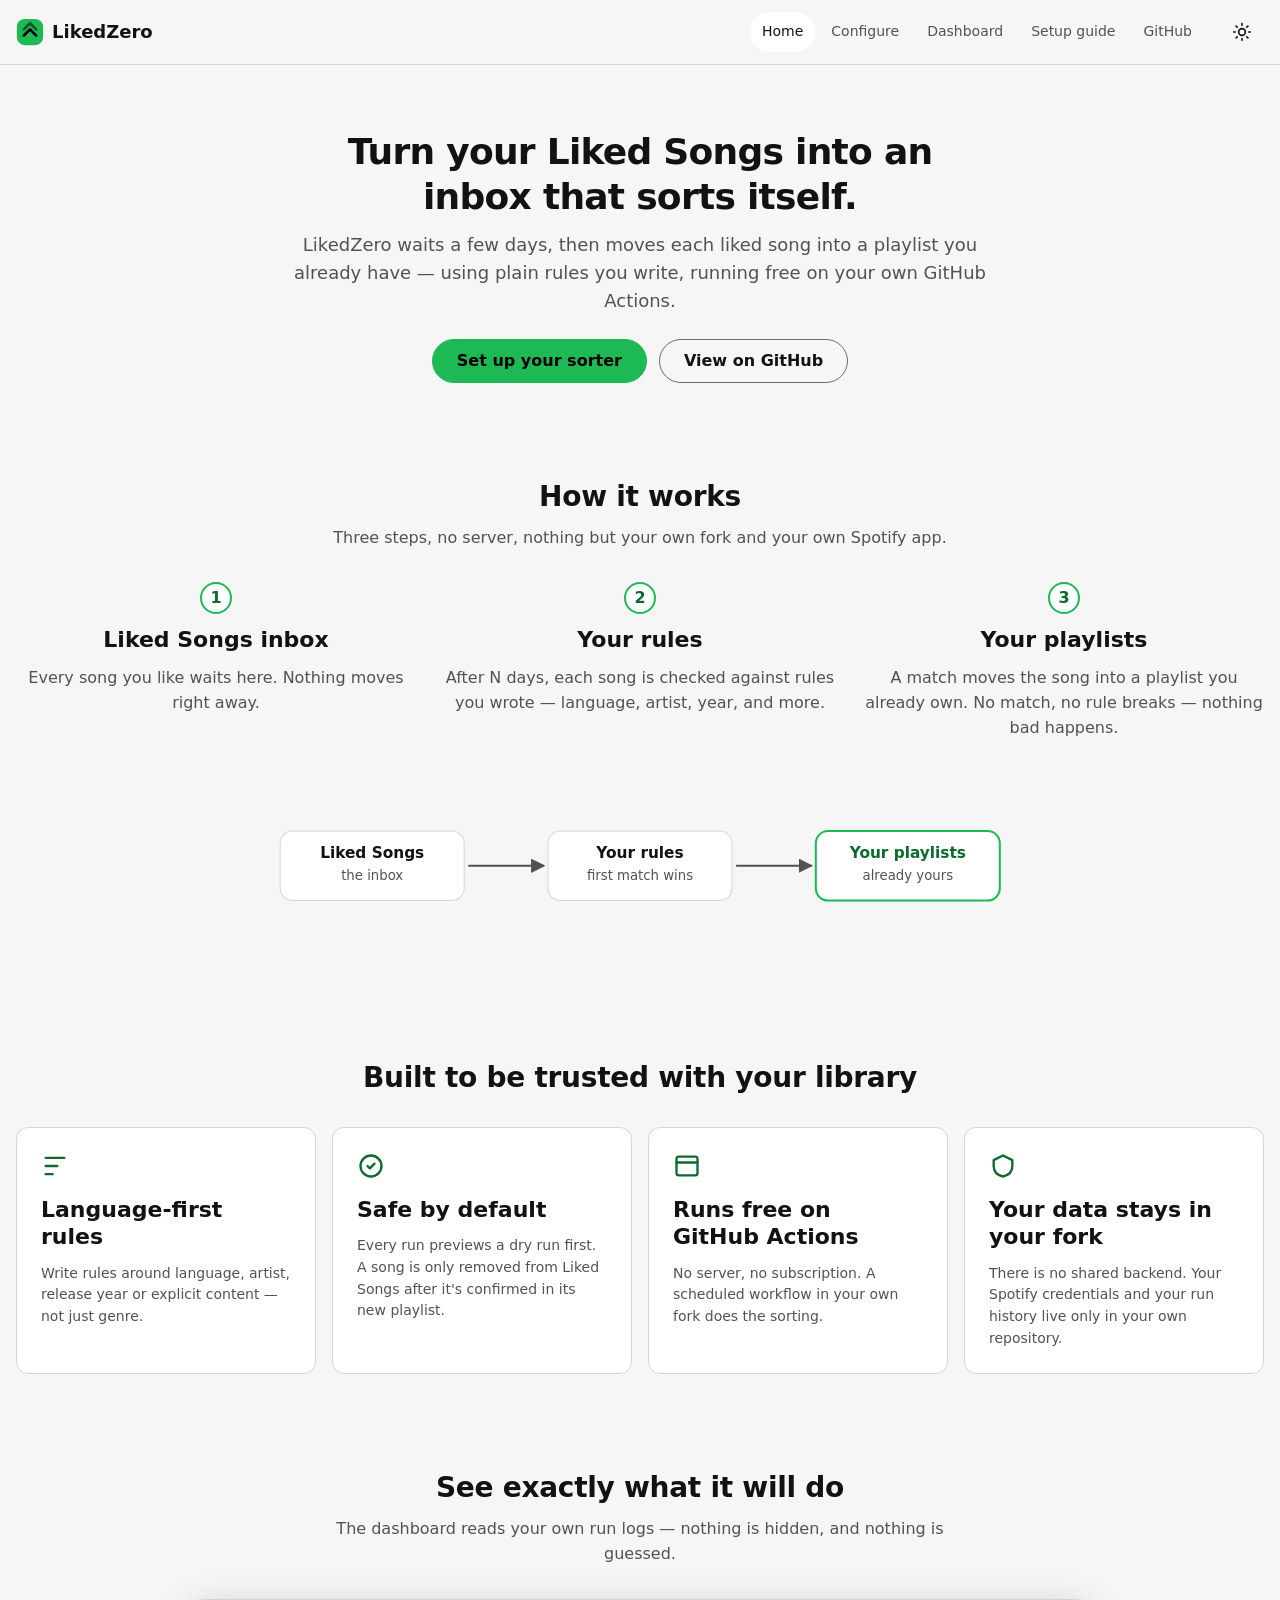
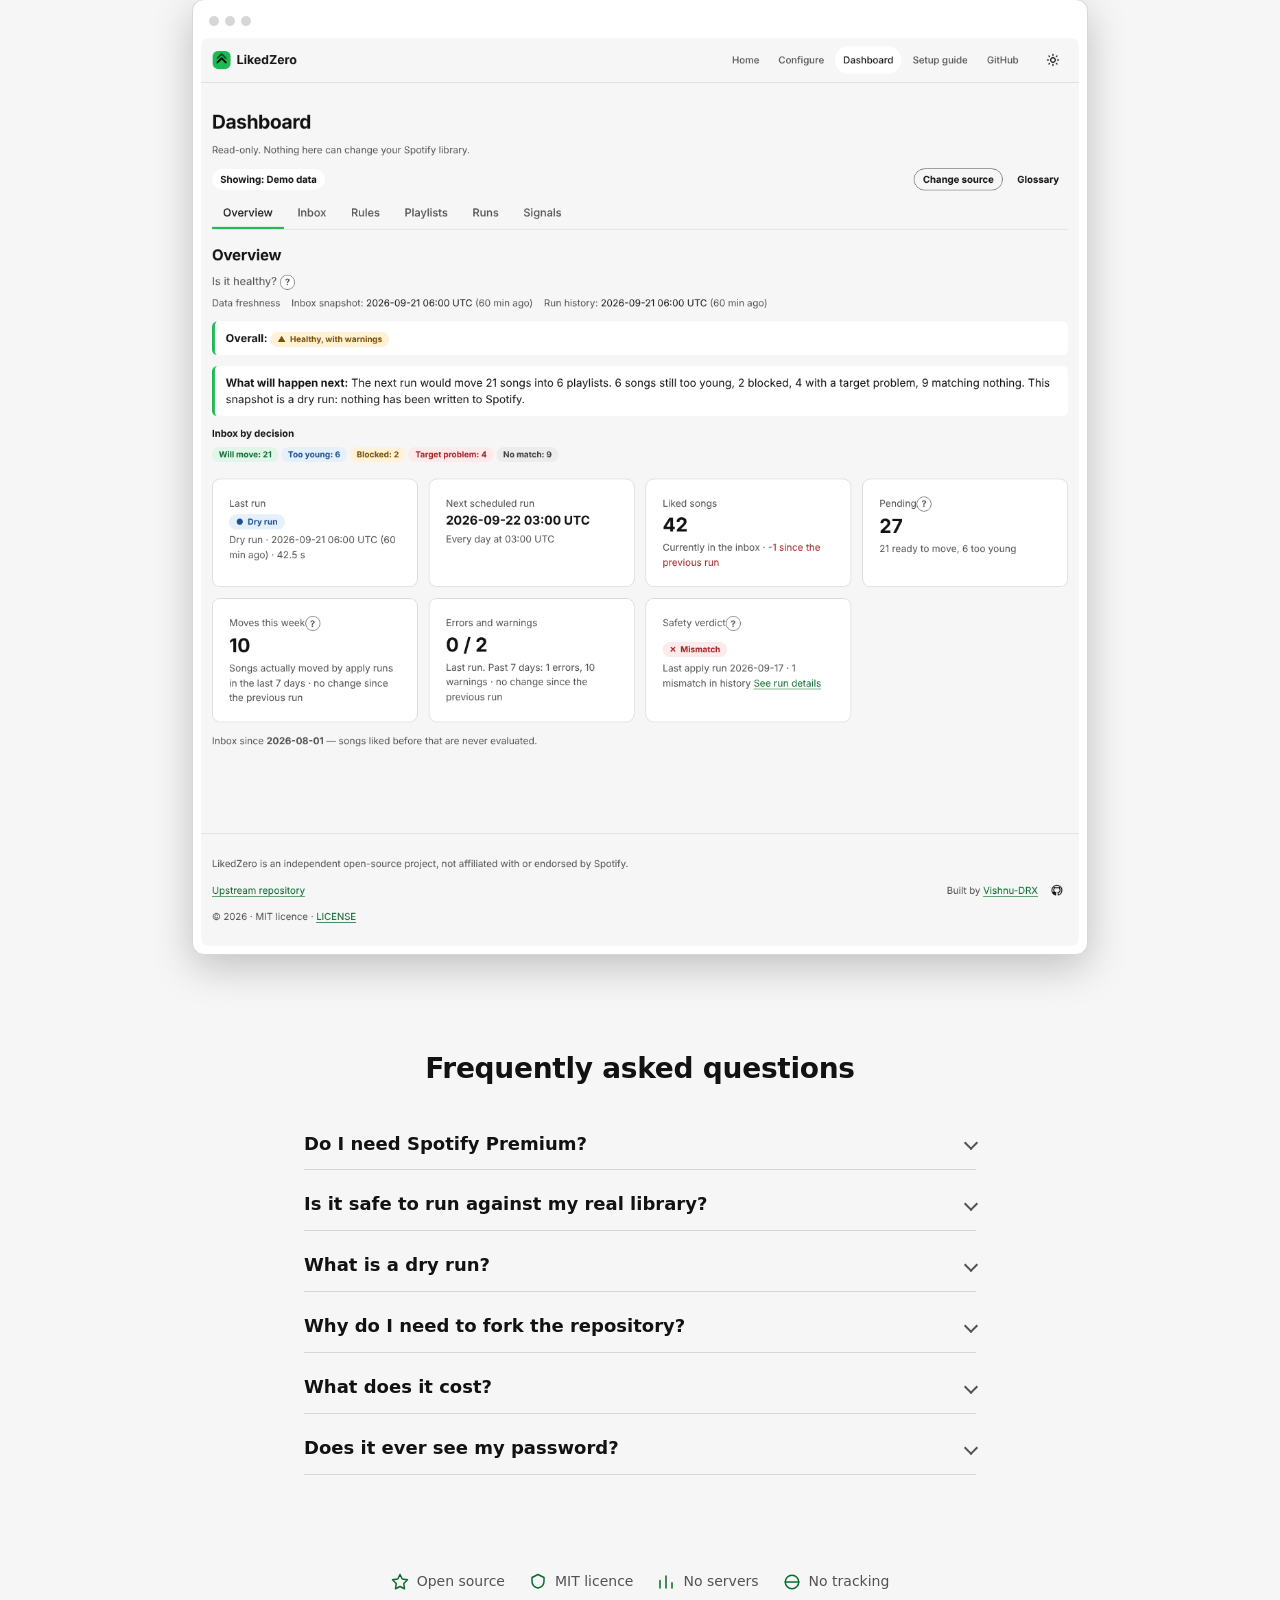
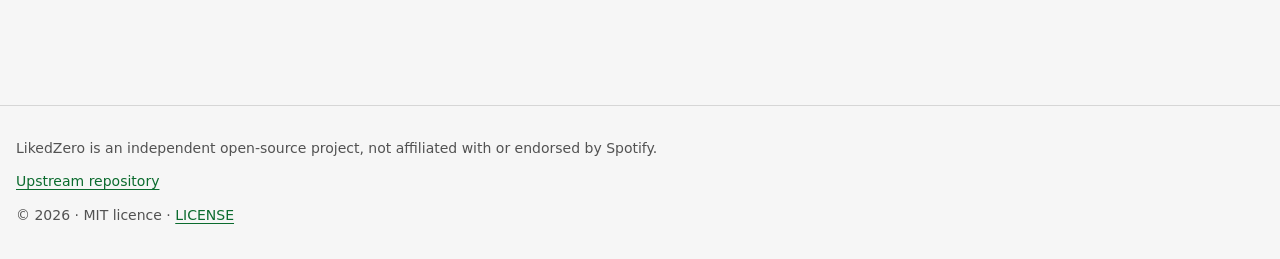
==== commit d9e1427e: "Simplify the dashboard and make every page readable on a phone Dashboard: one slim row (source chip," ====
--- a/docs/index.html
+++ b/docs/index.html
@@ -70,7 +70,7 @@
         <p class="muted">A match moves the song into a playlist you already own. No match, no rule breaks — nothing bad happens.</p>
       </div>
     </div>
-    <figure class="stack center" style="margin-top: var(--space-6)">
+    <figure class="stack center flow-figure" style="margin-top: var(--space-6)">
       <svg viewBox="0 0 720 160" role="img" aria-labelledby="flow-title" style="max-width: 46rem; margin: 0 auto; width: 100%; height: auto;">
         <title id="flow-title">Liked Songs inbox flows through rules into your playlists</title>
         <defs>
--- a/docs/assets/site.css
+++ b/docs/assets/site.css
@@ -42,14 +42,14 @@
 .site-footer-copy { margin: 0; }
 
 /* ------------------------------------------------------------ hero */
-.hero { padding: var(--space-8) 0 var(--space-7); text-align: center; }
+.hero { padding-block: var(--space-8) var(--space-7); text-align: center; }
 .hero-inner { max-width: 44rem; margin: 0 auto; }
 .hero h1 { font-size: clamp(2.2rem, 6vw, var(--text-3xl)); }
 .hero-sub { font-size: var(--text-lg); color: var(--color-text-secondary); margin: 0 0 var(--space-5); }
 .hero-cta { display: flex; flex-wrap: wrap; justify-content: center; gap: var(--space-3); }
 
 /* ------------------------------------------------------------ generic page sections */
-.section { padding: var(--space-7) 0; }
+.section { padding-block: var(--space-7); } /* block only: .section.container must keep its side gutters */
 .section-head { max-width: 40rem; margin: 0 auto var(--space-6); text-align: center; }
 .section-head p { color: var(--color-text-secondary); margin: 0; }
 
@@ -79,12 +79,20 @@
 
 /* setup guide */
 .setup-steps { display: flex; flex-direction: column; gap: var(--space-5); counter-reset: step; }
-.setup-step { display: grid; grid-template-columns: 40px 1fr; gap: var(--space-4); }
+.setup-step { display: grid; grid-template-columns: 40px minmax(0, 1fr); gap: var(--space-4); }
+.setup-step > .card { min-width: 0; }
 .setup-step-num { counter-increment: step; display: inline-grid; place-content: center; width: 40px; height: 40px; border-radius: 50%; background: var(--color-elevated); border: 2px solid var(--color-accent); color: var(--color-accent-text); font-weight: var(--weight-bold); }
 .setup-step-num::before { content: counter(step); }
 .setup-check { display: flex; gap: var(--space-2); align-items: flex-start; }
 .setup-check .icon { color: var(--color-accent-text); flex: none; margin-top: 2px; }
-@media (max-width: 560px) { .setup-step { grid-template-columns: 1fr; } .setup-step-num { display: none; } }
+/* Phone: the three-step list already says what the flow diagram shows, and the diagram's labels shrink to
+   unreadable; copy buttons sit under the command instead of covering the end of it. */
+@media (max-width: 560px) {
+  .flow-figure { display: none; }
+  .code[data-copyable] pre, .code:has(.code-copy) pre { padding-right: var(--space-4); }
+  .code-copy { position: static; display: flex; width: max-content; margin: 0 var(--space-2) var(--space-2) auto; }
+}
+@media (max-width: 560px) { .code pre { white-space: pre-wrap; overflow-wrap: anywhere; } .setup-step { grid-template-columns: minmax(0, 1fr); } .setup-step > .card { padding: var(--space-4); } .setup-step-num { display: none; } }
 
 /* 404 */
 .notfound { text-align: center; padding: var(--space-8) 0; }
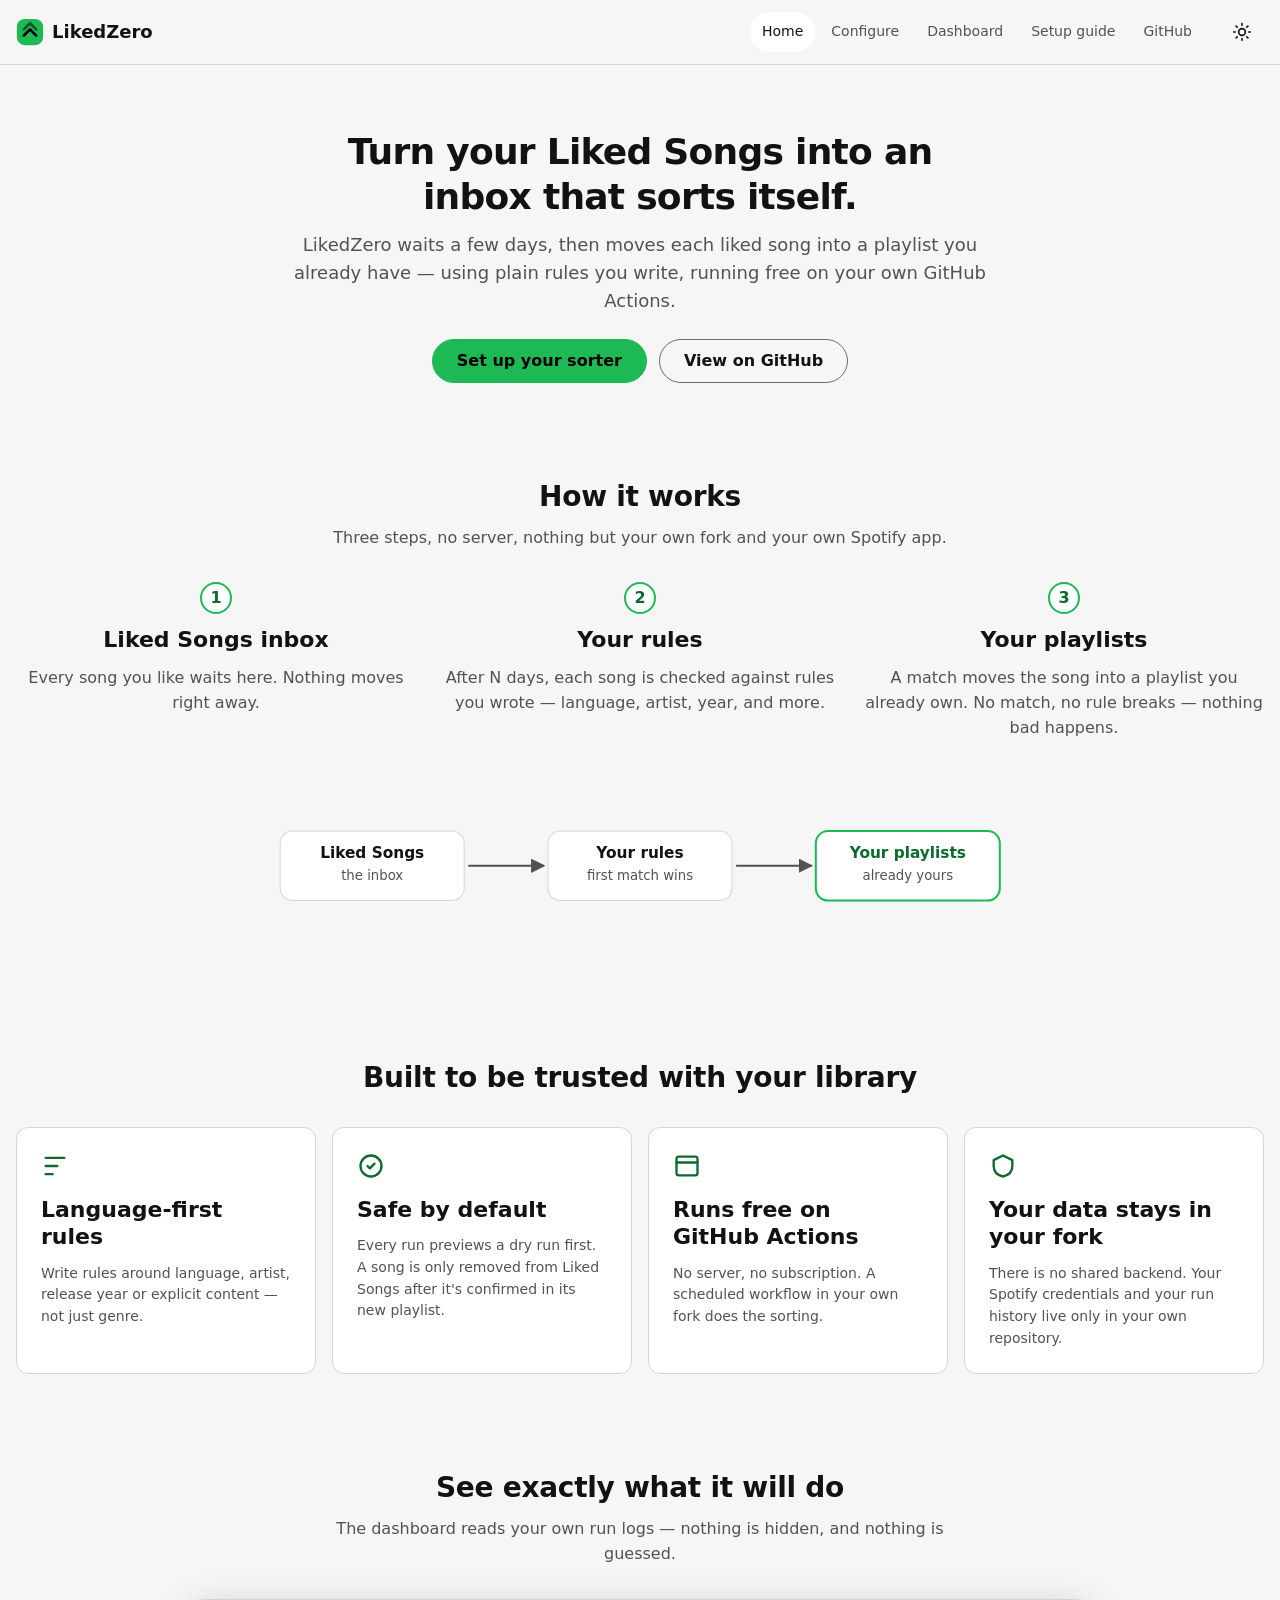
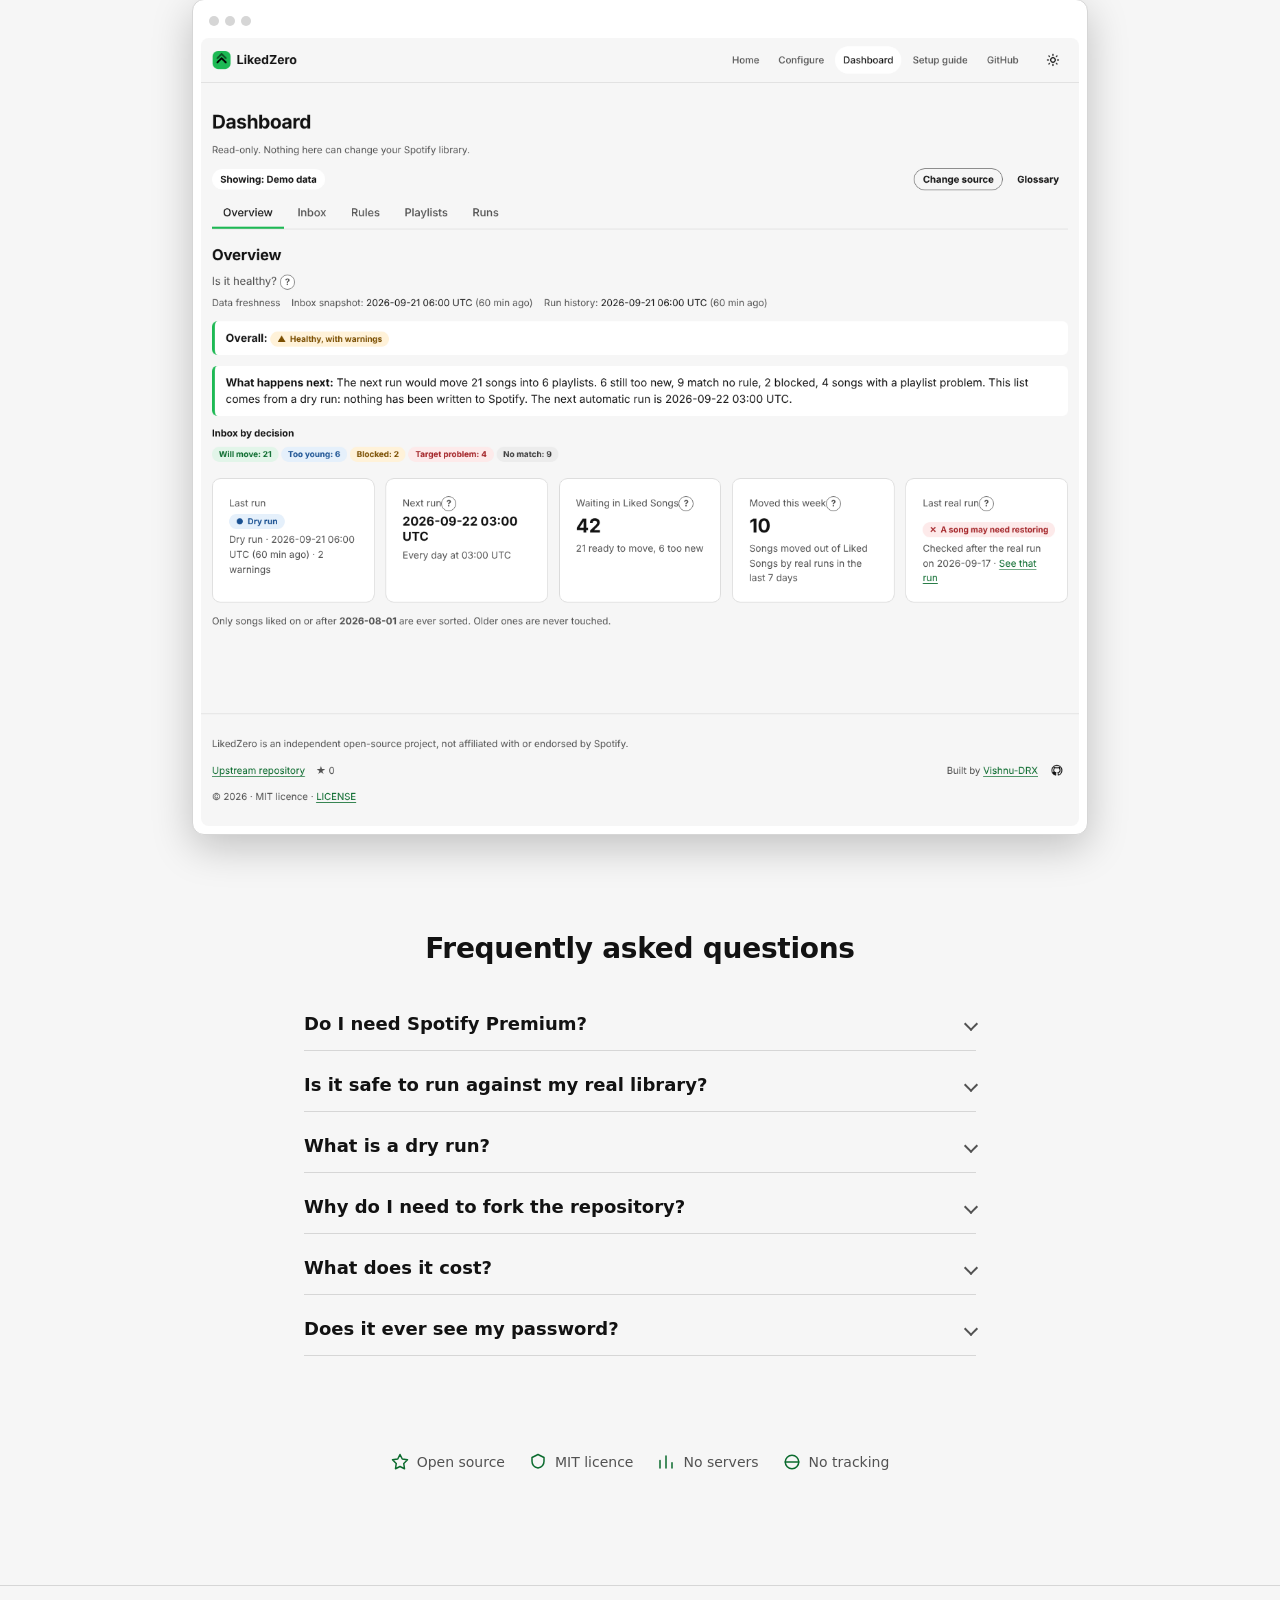
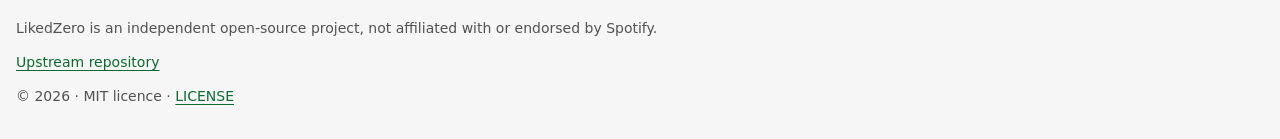
==== commit f5d2f390: "Make the dashboard readable: per-run details, full titles, honest Overview - Run pages open with wha" ====
--- a/docs/index.html
+++ b/docs/index.html
@@ -135,7 +135,7 @@
     </div>
     <div class="device-frame">
       <div class="device-frame-bar" aria-hidden="true"><span class="device-frame-dot"></span><span class="device-frame-dot"></span><span class="device-frame-dot"></span></div>
-      <img src="screenshots/dashboard-overview-1280.png" alt="LikedZero dashboard overview showing last run status, pending songs, moves this week, and a safety verdict." width="1280" height="800" loading="lazy" />
+      <img src="screenshots/dashboard-overview-1280.png" alt="LikedZero dashboard overview showing the last run, songs waiting, moves this week, and whether every song is accounted for." width="1280" height="800" loading="lazy" />
     </div>
   </section>
 
